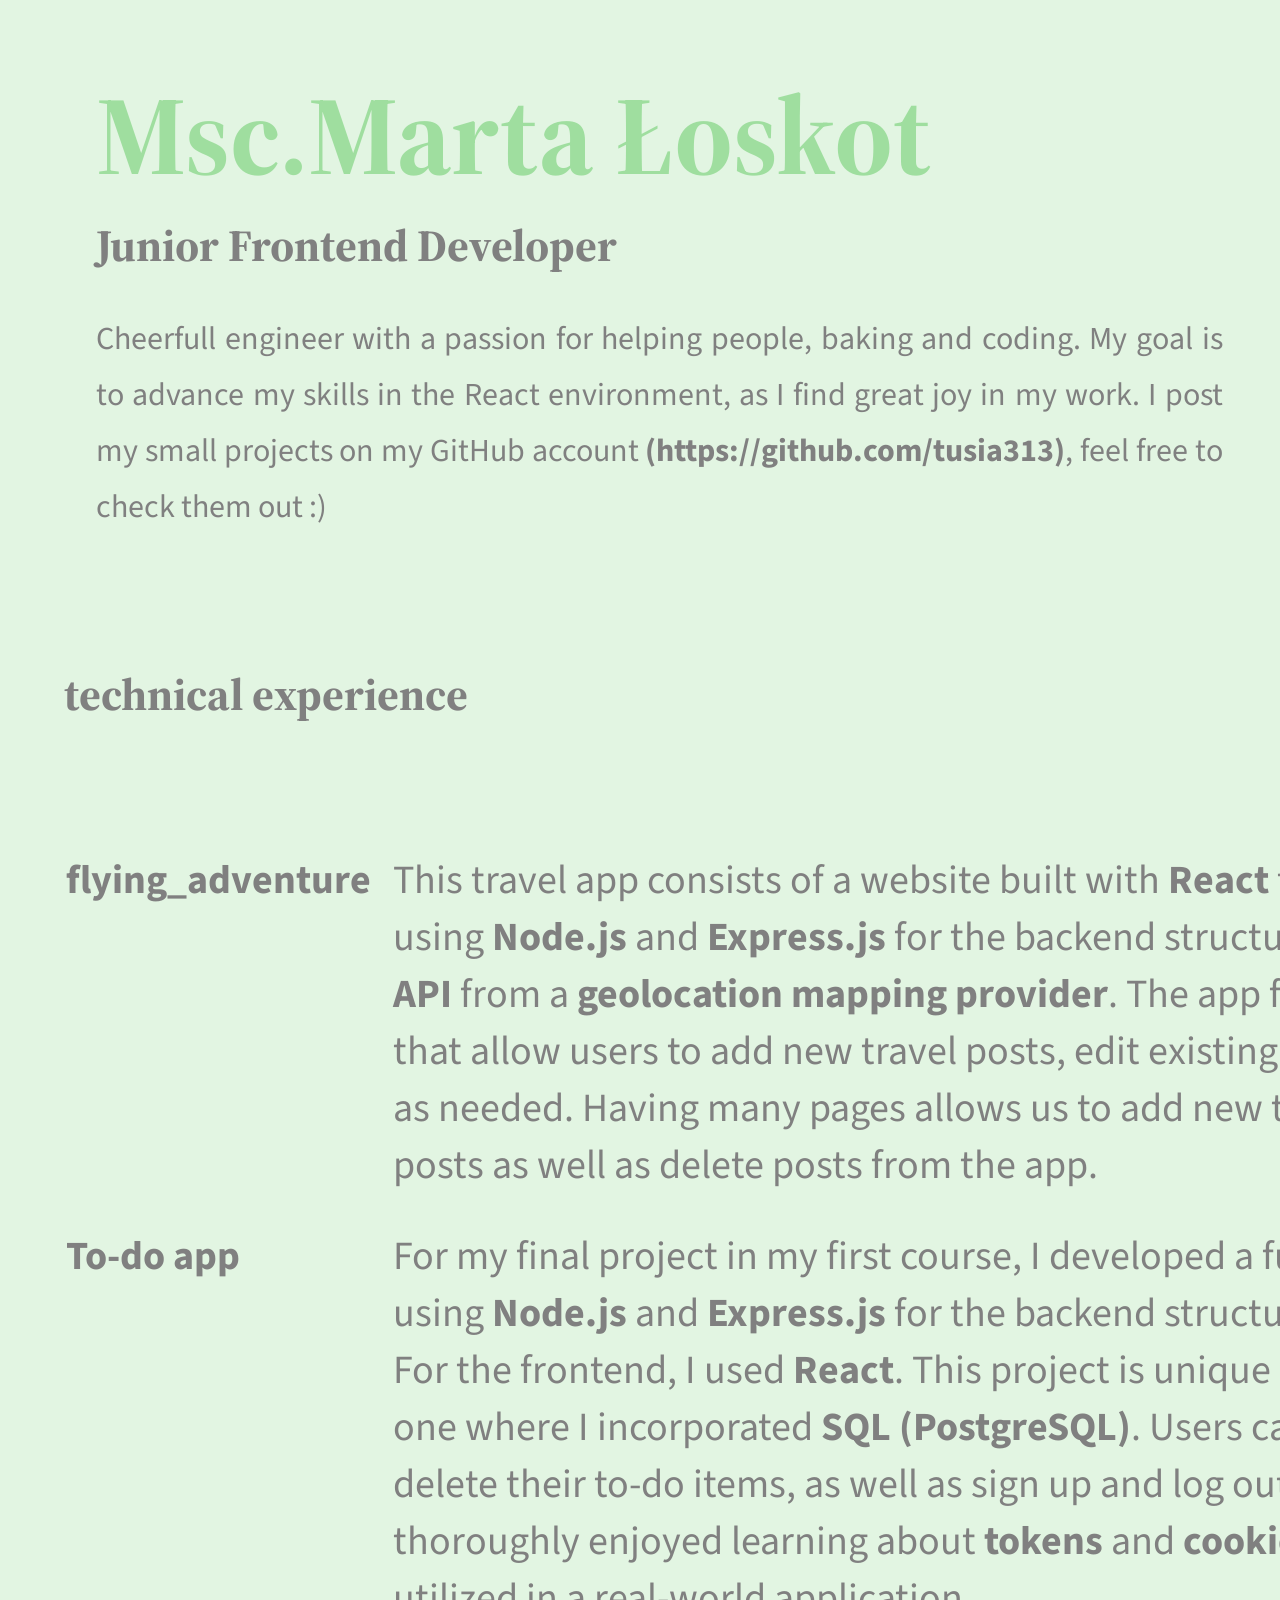
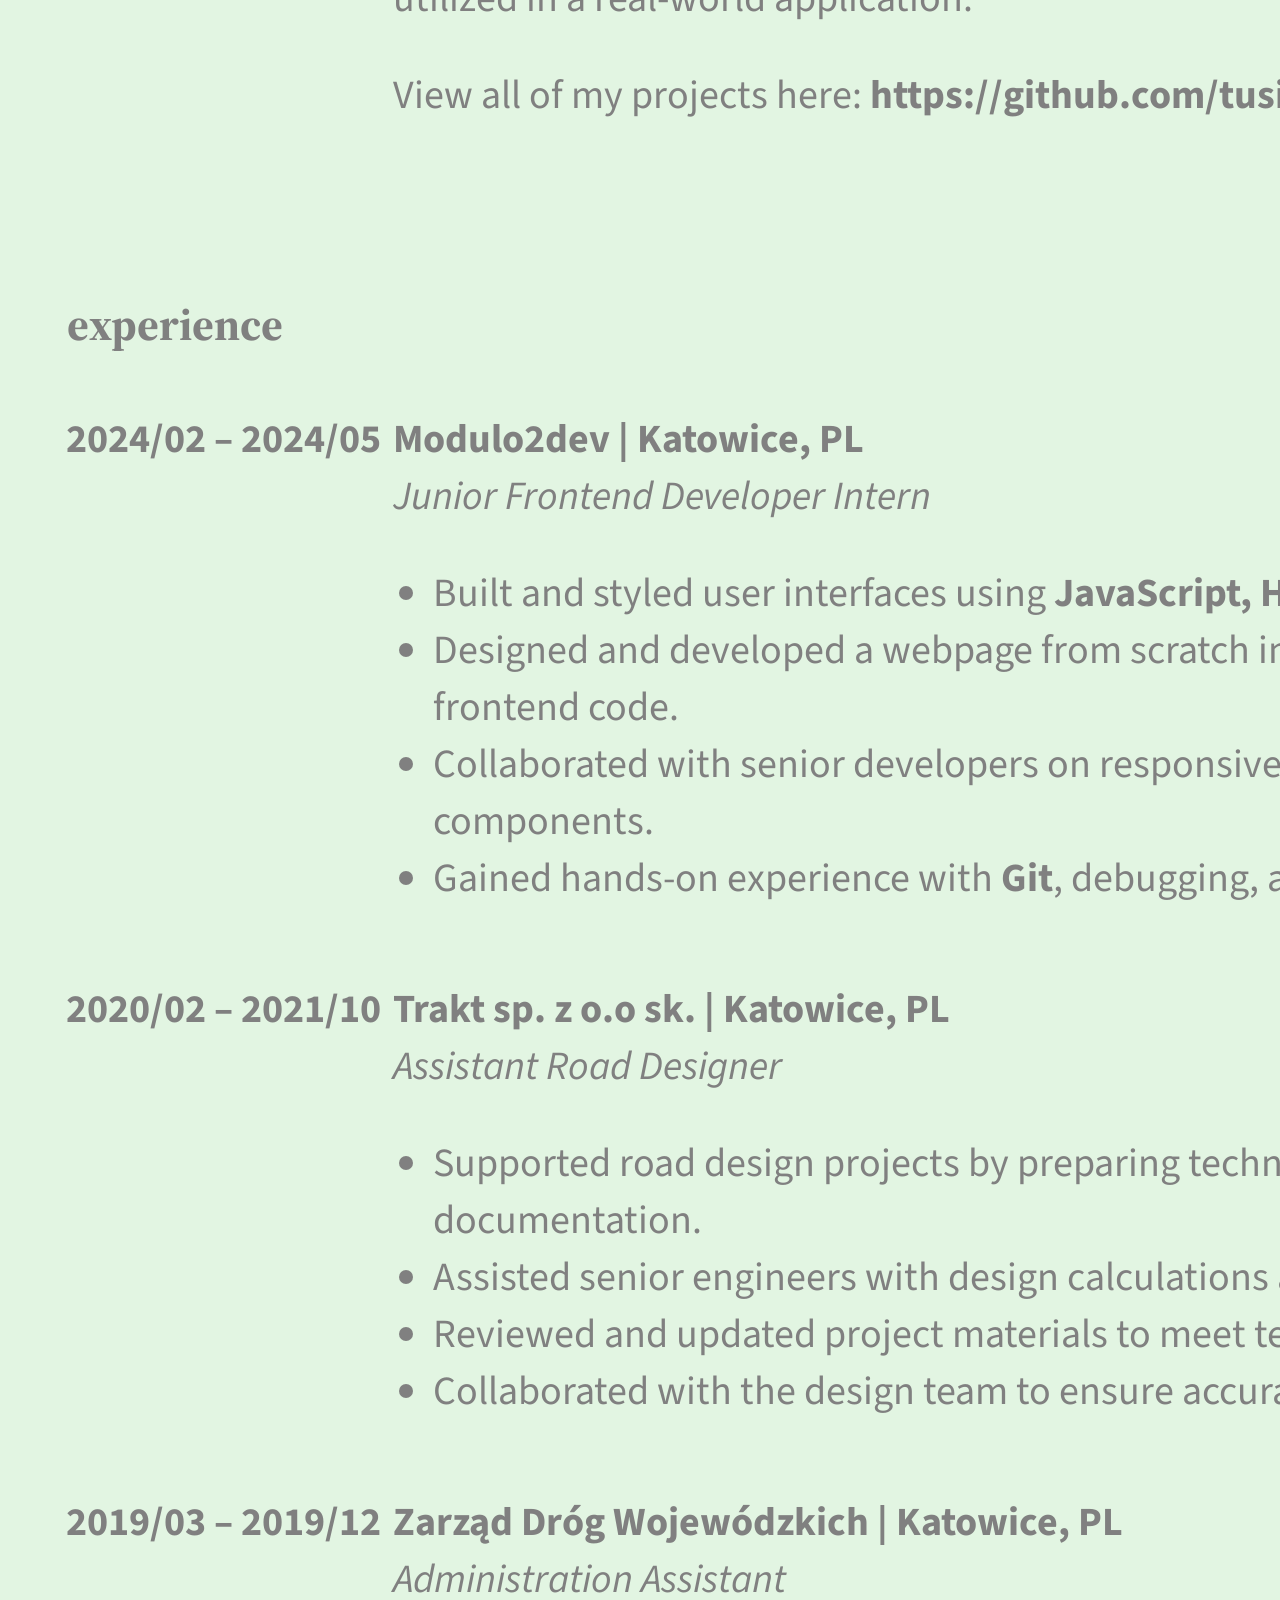
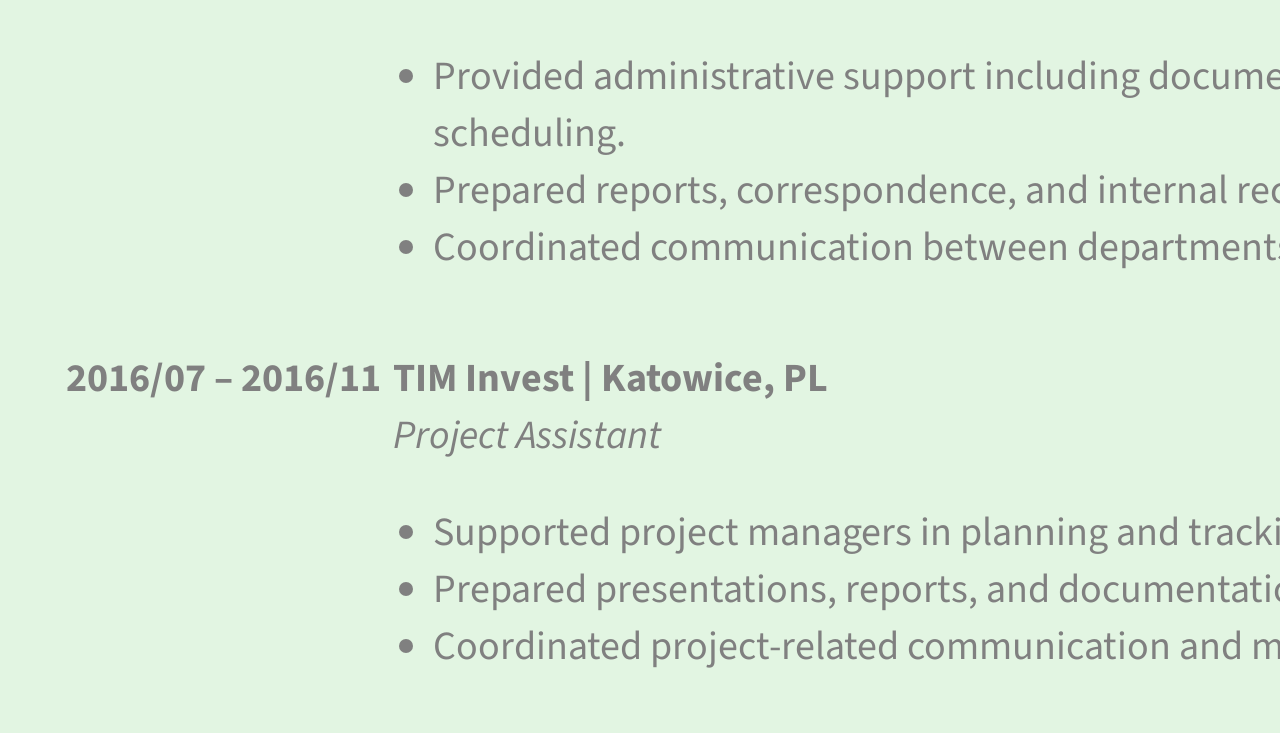
==== index.html @ 81fae5a5 "Add final touches" ====
<!DOCTYPE html>
<html lang="en">

<head>
    <meta charset="UTF-8" />
    <meta name="viewport" content="width=device-width, initial-scale=1.0" />
    <meta http-equiv="X-UA-Compatible" content="ie=edge" />
    <title>Marta Łoskot CV_EN</title>
    <link rel="stylesheet" href="css/style.css" />
</head>

<body>
    <main>
        <!-- <nav>
            <div class="info">Junior Front End Developer</div>
            <div class="info">
                <a href="mailto:loskotmarta@gmail.com">loskotmarta@gmail.com</a>
            </div>
            <div class="info">
                <a href="https://github.com/tusia313">GitHub &#128279</a>
            </div>
        </nav> -->


        <div id="section_container">
            <section class="left_site">
                <header>
                    <div class="description">
                        <h1>Msc.Marta Łoskot</h1>
                        <h2>Junior Frontend Developer</h2>
                        <p>
                            Cheerfull engineer with a passion for helping people, baking and coding. My goal is to
                            advance my skills in the React environment, as I find great joy in my work. I post my small
                            projects on my GitHub account
                            <b>(https://github.com/tusia313)</b>, feel free to check them out :)
                        </p>
                    </div>
                    <div class="profile">
                        <img src="img/profilowe_3.png" alt="Profile Photo" />
                    </div>
                </header>
                <table class="technical_experience">
                    <h2>technical experience</h2>
                    <tr>
                        <td class="date">flying_adventure</td>
                        <td>This travel app consists of a website built with <b>React</b> for the frontend, while using
                            <b>Node.js</b> and <b>Express.js</b> for the backend structure. It incorporates an
                            <b>API</b> from a <b>geolocation mapping provider</b>. The app features multiple pages that
                            allow users to add new travel posts, edit existing ones, and delete posts as needed. Having
                            many pages allows us to add new travel posts, edit existing posts as well as delete posts
                            from the app.
                        </td>
                    </tr>
                    <tr>
                        <td class="date">To-do app</td>
                        <td>For my final project in my first course, I developed a full-stack To-Do app using
                            <b>Node.js</b> and <b>Express.js</b> for the backend structure and <b>authorization</b>. For
                            the frontend, I used <b>React</b>. This project is unique because it’s the only one where I
                            incorporated <b>SQL (PostgreSQL)</b>. Users can create, edit, and delete their to-do items,
                            as well as sign up and log out of their accounts. I thoroughly enjoyed learning about
                            <b>tokens</b> and <b>cookies</b> and how they are utilized in a real-world application. <br />
                            <p>View all of my projects here: <b>https://github.com/tusia313</p>
                        </td>
                    </tr>

                </table>
                <table class="experience">
                    <th>
                        <h2>experience</h2>
                    </th>
                    <tr>
                        <td class="date">2024/02 – 2024/05</td>
                        <td>
                          <strong>Modulo2dev | Katowice, PL</strong><br />
                          <em>Junior Frontend Developer Intern</em><br />
                          <ul>
                            <li>Built and styled user interfaces using <strong>JavaScript, HTML, and SCSS</strong>.</li>
                            <li>Designed and developed a webpage from scratch in <strong>Figma</strong> and the frontend code.</li>
                            <li>Collaborated with senior developers on responsive layouts and reusable components.</li>
                            <li>Gained hands-on experience with <strong>Git</strong>, debugging, and agile workflows.</li>
                          </ul>
                        </td>
                      </tr>
                      
                      <tr>
                        <td class="date">2020/02 – 2021/10</td>
                        <td>
                          <strong>Trakt sp. z o.o sk. | Katowice, PL</strong><br />
                          <em>Assistant Road Designer</em><br />
                          <ul>
                            <li>Supported road design projects by preparing technical drawings and documentation.</li>
                            <li>Assisted senior engineers with design calculations and project planning.</li>
                            <li>Reviewed and updated project materials to meet technical requirements.</li>
                            <li>Collaborated with the design team to ensure accuracy and timely delivery.</li>
                          </ul>
                        </td>
                      </tr>
                      
                      <tr>
                        <td class="date">2019/03 – 2019/12</td>
                        <td>
                          <strong>Zarząd Dróg Wojewódzkich | Katowice, PL</strong><br />
                          <em>Administration Assistant</em><br />
                          <ul>
                            <li>Provided administrative support including document management and scheduling.</li>
                            <li>Prepared reports, correspondence, and internal records.</li>
                            <li>Coordinated communication between departments and external partners.</li>
                          </ul>
                        </td>
                      </tr>
                      
                      <tr>
                        <td class="date">2016/07 – 2016/11</td>
                        <td>
                          <strong>TIM Invest | Katowice, PL</strong><br />
                          <em>Project Assistant</em><br />
                          <ul>
                            <li>Supported project managers in planning and tracking project progress.</li>
                            <li>Prepared presentations, reports, and documentation for stakeholders.</li>
                            <li>Coordinated project-related communication and meeting logistics.</li>
                          </ul>
                        </td>
                      </tr>                      
                </table>
                <!-- <table>
                        <h2>other projects</h2>
                    <tr>
                        <td class="date">2016 - 2022</td>
                        <td>Volunteer at Community Center of St. Wojciech in Katowice and at Home and Peace Foundation
                            in Jerusalem, IL</td>
                    </tr>
                    <tr>
                        <td class="date">2016 - 2019</td>
                        <td>Monument conservation at student research club
                            "Szczeblina", Gliwice, PL</td>
                    </tr>
                    <tr>
                        <td class="date">summer 2018</td>
                        <td>Corporal/ Non – commissioned officer, National
                            Polish Army, Wrocław, PL</td>
                    </tr>
                </table> -->

            </section>

            <section class="right_site">
                <table>
                    <tr>
                        <td class="date">location</td>
                        <td>Katowice/Żywiec, Poland</td>
                    </tr>
                    <tr>
                        <td class="date">e-mail</td>
                        <td>loskotmarta@gmail.com</td>
                    </tr>
                    <tr>
                        <td class="date">phone</td>
                        <td>(+48) 503 933 861</td>
                    </tr>
                    <tr>
                        <td class="date">GitHub</td>
                        <td>https://github.com/tusia313</td>
                    </tr>
                </table>
                <section class="skills">
                    <h2>technical skills</h2>
                    <ul>
                        <!-- <li>English C1 (university certificate), Italian A2</li>
                        <li>Driving license cat.B</li></br> -->

                        <li><b>HTML5, CSS3 </b></li>
                        <li><b>JavaScript, Asynchronous JavaScript </b></li>
                        <li><b>HTTP Request Methodes</b></li>
                        <li><b>Node.js/Express.js</b></li>
                        <li><b>Databases</b></li>
                        <li><b>Advanced JavaScript</b></li>
                        <li><b> Classic React</b></li>
                        <li><b>Authentication and authorisation</b></li>
                        <li>Git, Figma</li>
                    </ul>
                    <p class="skills-header">In progress:</p>
                    <ul>
                        <li><b>TypeScript</b></li>
                    </ul>
                    <p class="skills-header">My planes:</p>
                    <ul>
                        <li>Modern JavaScript</li>
                        <li>React.gg</li>
                        <li>React w/ Typescript</li>
                        <li>React Router</li>
                    </ul>
                </section>
                <div class="education">
                    <h2>Education</h2>
                
                    <div>
                        <p><strong>2017 – 2018:</strong> Civil Engineering, Master (Erasmus; Writing master thesis there), University of Cassino and Southern Lazio, IT</p>
                    </div>
                
                    <div>
                        <p><strong>2017 – 2018:</strong> Civil Engineering, Master, Silesian University of Technology, Gliwice, PL</p>
                    </div>
                
                    <div>
                        <p><strong>2014 – 2017:</strong> Civil Engineering, Bachelor, Silesian University of Technology, Gliwice, PL</p>
                    </div>
                </div>
                
                <div class="education">
                    <h2>other projects</h2>
                
                    <div>
                        <p><strong>2016 – 2022:</strong> Volunteer at Community Center of St. Wojciech in Katowice and at Home and Peace Foundation in Jerusalem, IL</p>
                    </div>
                
                    <div>
                        <p><strong>2016 – 2019:</strong> Monument conservation at student research club "Szczeblina", Gliwice, PL</p>
                    </div>
                
                    <div>
                        <p><strong>Summer 2018:</strong> Corporal / Non-commissioned officer, National Polish Army, Wrocław, PL</p>
                    </div>
                </div>
                
                
                <aside class="confidentialy_clause">
                    <p><i>I agree to the processing of personal data provided in this
                            document for realising the recruitment process pursuant to the
                            Personal Data Protection Act of 10 May 2018 (Journal of Laws
                            2018, item 1000) and in agreement with Regulation (EU)
                            2016/679 of the European Parliament and of the Council of 27
                            April 2016 on the protection of natural persons with regard to
                            the processing of personal data and on the free movement of
                            such data, and repealing Directive 95/46/EC (General Data
                            Protection Regulation).</i>
                    </p>
                </aside>
                <!-- <section class="hobbies">
                    <h2>hobbies</h2>
                    <ul>Gymnastic and team sports, books
                        but most of all: <strong>baking</strong>
                        and cooking.</ul>
                </section> -->
            </section>
        </div>
    </main>

</body>

</html>
---- css/style.css ----
@import url('https://fonts.googleapis.com/css2?family=Source+Sans+3:wght@300;400;600&family=Source+Serif+4:wght@300;400;600;700&display=swap');
/* font-family: 'Source Sans 3', sans-serif; */
/* font-family: 'Source Serif 4', serif; */

body {
    padding: 0;
    margin: 0;
    background-color: rgba(159, 222, 159, 0.3);
    color: gray;
    font-family: 'Source Sans 3', sans-serif;
    font-size: 2.5rem;
}

h2 {
    font-family: 'Source Serif 4', serif;
    color: gray;
    font-size: 2.8rem;
}

main {
    height: 3008px;
    width: 2480px;
    display: flex;
    flex-direction: column;
    align-items: center;
    justify-content: space-between;
    margin: auto;
}

#section_container {
    width: 100%;
    display: flex;
    justify-content: space-between;
    align-items: top;
}

header {
    /* width: 95%; */
    display: flex;
    justify-content: space-evenly;
    align-items: center;
    padding: 2rem 0rem;
}

header .description {
    width: 98%;
    line-height: 1.4em;
    text-align: justify;
    padding: 0rem 4rem 0rem 2rem;
}

header .description h1 {
    font-family: 'Source Serif 4', serif;
    font-size: 2.8em;
    color: rgba(159, 222, 159, 1);
    line-height: 0.8em;
    margin: auto 0;
}

header .description p {
    font-size: 0.8em;
}

header .profile {
    width: 36rem;
    z-index: 2;
}

header .profile img {
    width: 120%;
    border-radius: 18rem;
}

section.left_site {
    width: 68%;
    padding: 2rem 4rem 0rem 4rem;
}

section.left_site .GitHub {
    font-weight: bold;
    text-decoration: none;
    color: inherit;
}

section.left_site table {
    width: 100%;
    table-layout: auto;
}

section.left_site table td {
    vertical-align: top;
    padding: 1rem 0rem;
}
section.left_site .experience ul {
    list-style-type: disc;
}

section.left_site .technical_experience {
    vertical-align: top;
    padding: 4.5rem 0rem;
}

table th h2 {
    width: 50%;
}

table .date {
    width: 20%;
    font-weight: bold;
}

section.right_site {
    width: 30%;
    display: flex;
    flex-direction: column;
    align-items: center;
    justify-content: top;
    font-size: 0.9em;
    padding-top: 4rem;
    background-color: whitesmoke;
    margin: 0;
}

section.right_site table {
    text-align: right;
    width: 90%;
    table-layout: auto;
}

section.right_site table td {
    vertical-align: top;
    padding: 0.5rem 2rem 0.5rem 3rem;
}

section.right_site .skills h2 {
    padding-top: 7rem;
}

section.right_site .skills-header {
    font-size: 0.9em;
}

section.right_site .education {
    width: 90%;
}

section.right_site .education h4 {
    margin: 0;
}

ul {
    list-style-type: none;
}

aside.confidentialy_clause {
    width: 92%;
    padding-top: 8rem;
    font-size: 1em;
    text-align: justify;

}
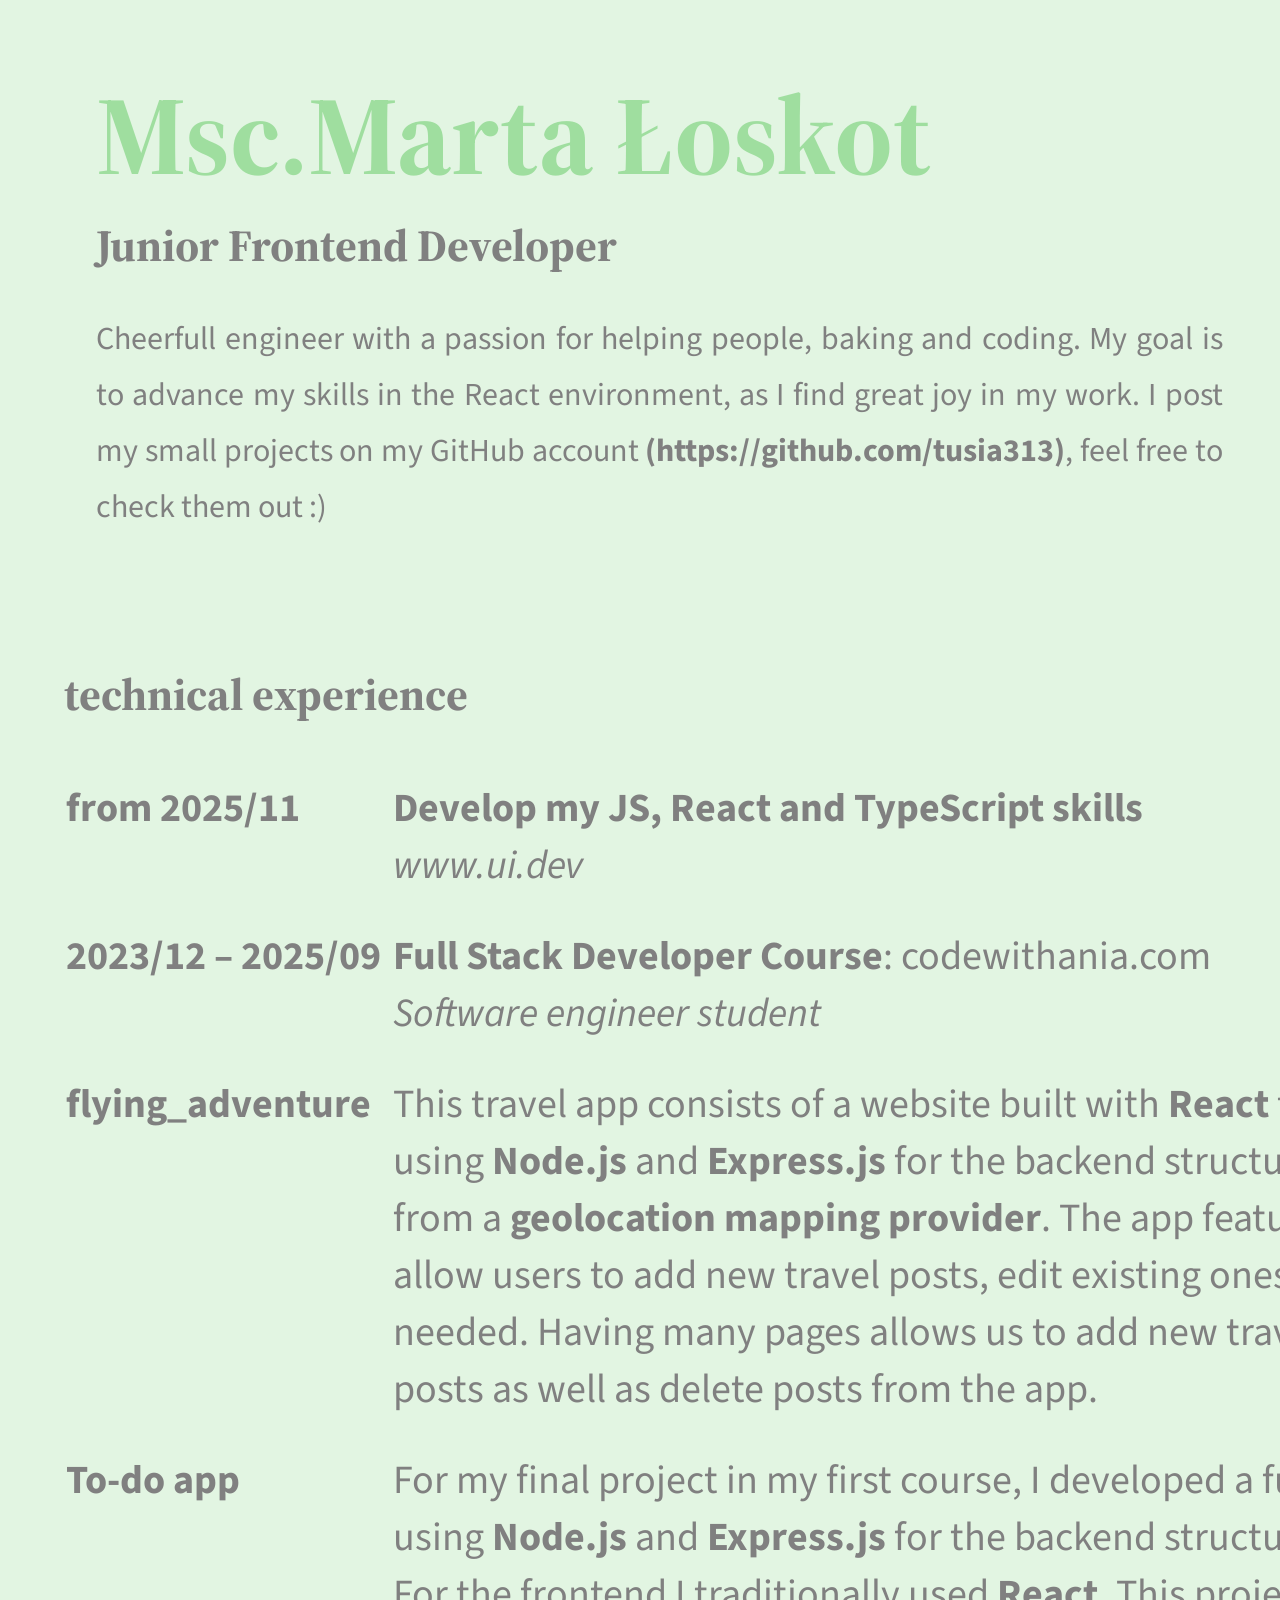
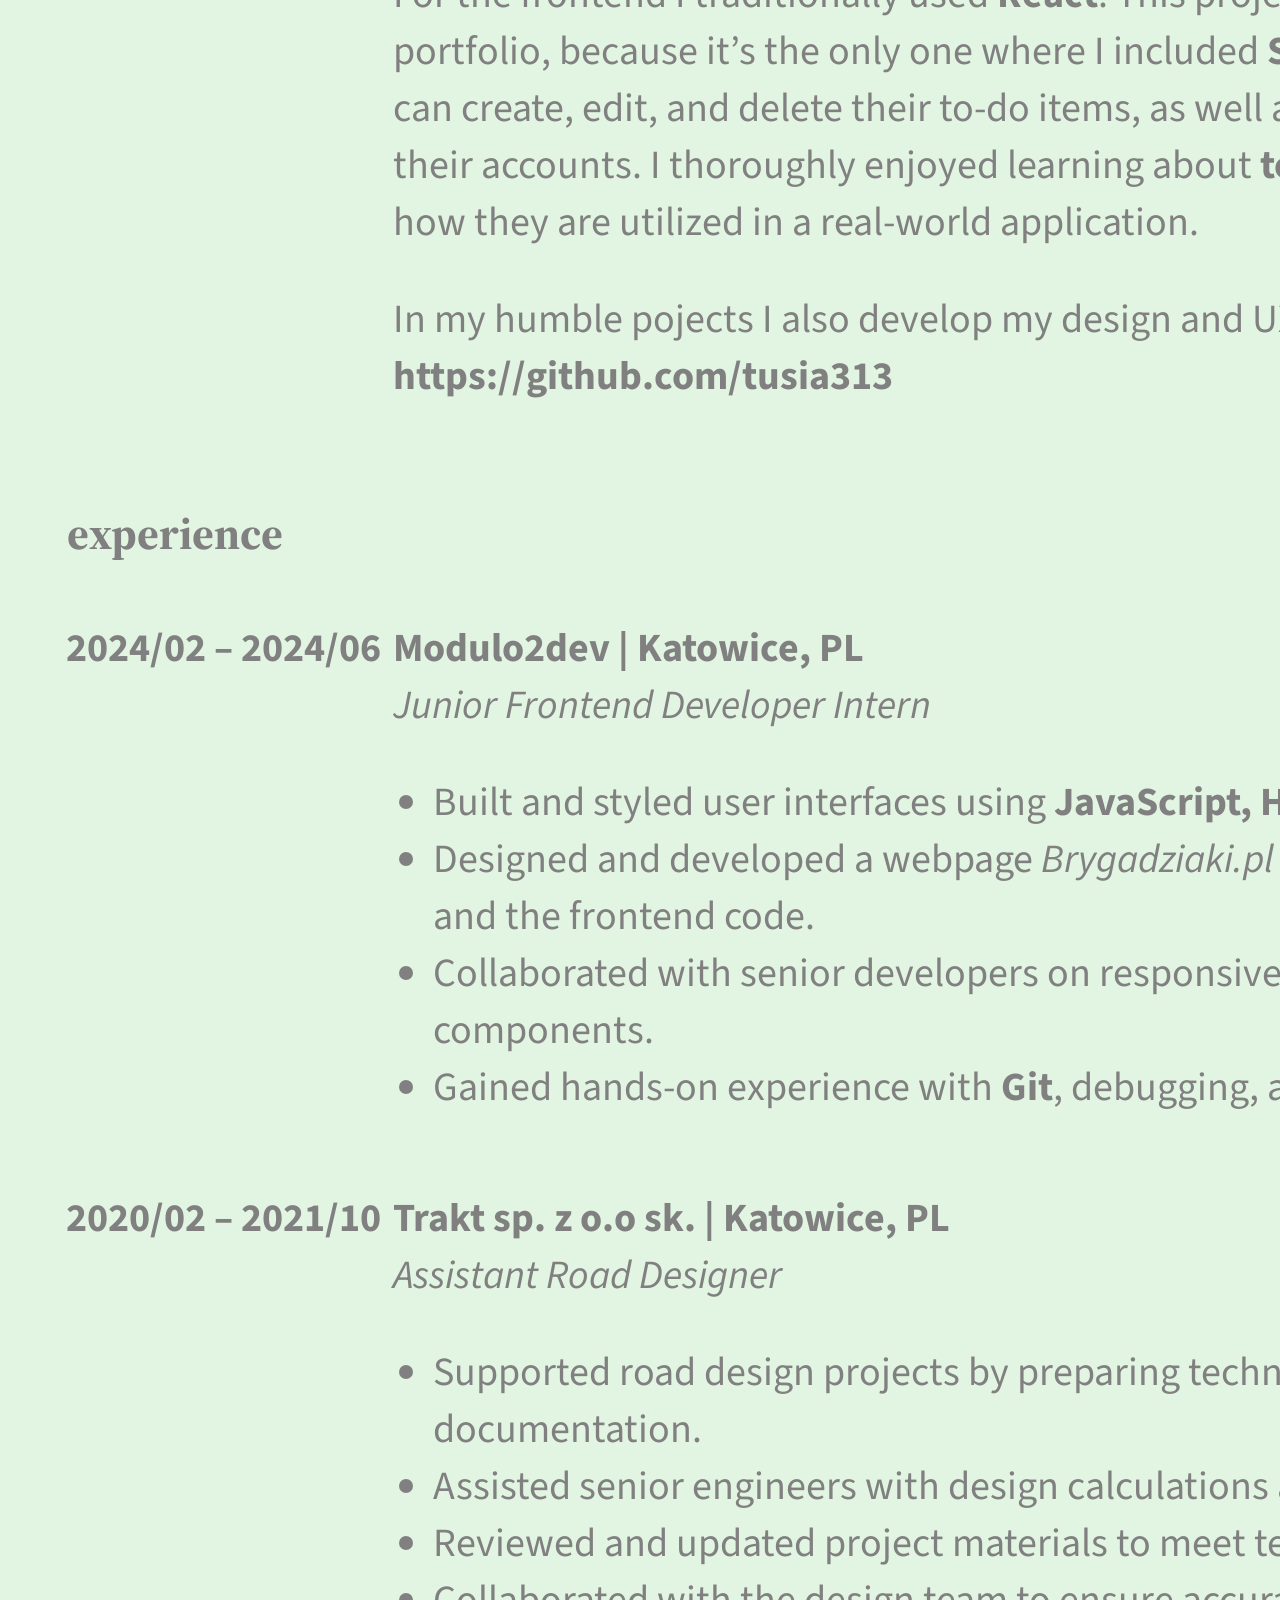
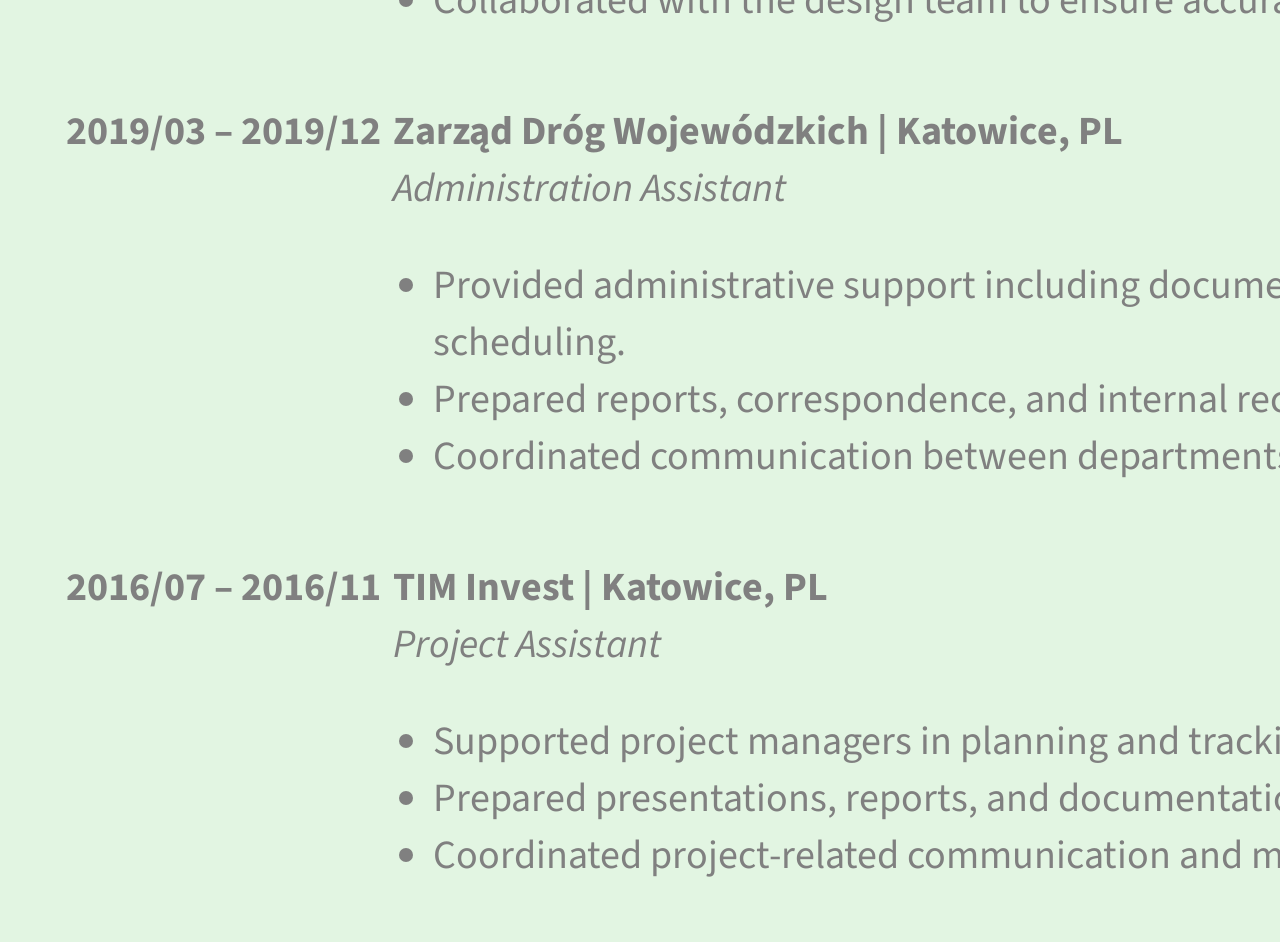
==== commit a1b71e8a: "Add new screen shot" ====
--- a/index.html
+++ b/index.html
@@ -41,10 +41,22 @@
                 </header>
                 <table class="technical_experience">
                     <h2>technical experience</h2>
+                    <tr> <td class="date">from 2025/11</td>
+                        <td>
+                            <strong>Develop my JS, React and TypeScript skills</strong> <br />
+                            <em>www.ui.dev</em><br />
+                        </td>
+                    </tr>
+                    <tr> <td class="date">2023/12 – 2025/09</td>
+                        <td>
+                            <strong>Full Stack Developer Course</strong>: codewithania.com <br />
+                            <em>Software engineer student</em><br />
+                        </td>
+                    </tr>
                     <tr>
                         <td class="date">flying_adventure</td>
                         <td>This travel app consists of a website built with <b>React</b> for the frontend, while using
-                            <b>Node.js</b> and <b>Express.js</b> for the backend structure. It incorporates an
+                            <b>Node.js</b> and <b>Express.js</b> for the backend structure. It combines an
                             <b>API</b> from a <b>geolocation mapping provider</b>. The app features multiple pages that
                             allow users to add new travel posts, edit existing ones, and delete posts as needed. Having
                             many pages allows us to add new travel posts, edit existing posts as well as delete posts
@@ -55,11 +67,14 @@
                         <td class="date">To-do app</td>
                         <td>For my final project in my first course, I developed a full-stack To-Do app using
                             <b>Node.js</b> and <b>Express.js</b> for the backend structure and <b>authorization</b>. For
-                            the frontend, I used <b>React</b>. This project is unique because it’s the only one where I
-                            incorporated <b>SQL (PostgreSQL)</b>. Users can create, edit, and delete their to-do items,
+                            the frontend I traditionally used <b>React</b>. This project is quite unique in my portfolio, because it’s the only one where I
+                            included <b>SQL (PostgreSQL)</b>. Users can create, edit, and delete their to-do items,
                             as well as sign up and log out of their accounts. I thoroughly enjoyed learning about
-                            <b>tokens</b> and <b>cookies</b> and how they are utilized in a real-world application. <br />
-                            <p>View all of my projects here: <b>https://github.com/tusia313</p>
+                            <b>tokens</b> and <b>cookies</b> and how they are utilized in a real-world application.
+                            <br />
+                            <p>In my humble pojects I also develop my design and UX skills. View all here:
+                                <b>https://github.com/tusia313
+                            </p>
                         </td>
                     </tr>
 
@@ -69,58 +84,63 @@
                         <h2>experience</h2>
                     </th>
                     <tr>
-                        <td class="date">2024/02 – 2024/05</td>
-                        <td>
-                          <strong>Modulo2dev | Katowice, PL</strong><br />
-                          <em>Junior Frontend Developer Intern</em><br />
-                          <ul>
-                            <li>Built and styled user interfaces using <strong>JavaScript, HTML, and SCSS</strong>.</li>
-                            <li>Designed and developed a webpage from scratch in <strong>Figma</strong> and the frontend code.</li>
-                            <li>Collaborated with senior developers on responsive layouts and reusable components.</li>
-                            <li>Gained hands-on experience with <strong>Git</strong>, debugging, and agile workflows.</li>
-                          </ul>
-                        </td>
-                      </tr>
-                      
-                      <tr>
+                        <td class="date">2024/02 – 2024/06</td>
+                        <td>
+                            <strong>Modulo2dev | Katowice, PL</strong><br />
+                            <em>Junior Frontend Developer Intern</em><br />
+                            <ul>
+                                <li>Built and styled user interfaces using <strong>JavaScript, HTML, and SCSS</strong>.
+                                </li>
+                                <li>Designed and developed a webpage <em>Brygadziaki.pl</em> from scratch in <strong>Figma</strong> and the
+                                    frontend code.</li>
+                                <li>Collaborated with senior developers on responsive layouts and reusable components.
+                                </li>
+                                <li>Gained hands-on experience with <strong>Git</strong>, debugging, and agile
+                                    workflows.</li>
+                            </ul>
+                        </td>
+                    </tr>
+
+                    <tr>
                         <td class="date">2020/02 – 2021/10</td>
                         <td>
-                          <strong>Trakt sp. z o.o sk. | Katowice, PL</strong><br />
-                          <em>Assistant Road Designer</em><br />
-                          <ul>
-                            <li>Supported road design projects by preparing technical drawings and documentation.</li>
-                            <li>Assisted senior engineers with design calculations and project planning.</li>
-                            <li>Reviewed and updated project materials to meet technical requirements.</li>
-                            <li>Collaborated with the design team to ensure accuracy and timely delivery.</li>
-                          </ul>
-                        </td>
-                      </tr>
-                      
-                      <tr>
+                            <strong>Trakt sp. z o.o sk. | Katowice, PL</strong><br />
+                            <em>Assistant Road Designer</em><br />
+                            <ul>
+                                <li>Supported road design projects by preparing technical drawings and documentation.
+                                </li>
+                                <li>Assisted senior engineers with design calculations and project planning.</li>
+                                <li>Reviewed and updated project materials to meet technical requirements.</li>
+                                <li>Collaborated with the design team to ensure accuracy and timely delivery.</li>
+                            </ul>
+                        </td>
+                    </tr>
+
+                    <tr>
                         <td class="date">2019/03 – 2019/12</td>
                         <td>
-                          <strong>Zarząd Dróg Wojewódzkich | Katowice, PL</strong><br />
-                          <em>Administration Assistant</em><br />
-                          <ul>
-                            <li>Provided administrative support including document management and scheduling.</li>
-                            <li>Prepared reports, correspondence, and internal records.</li>
-                            <li>Coordinated communication between departments and external partners.</li>
-                          </ul>
-                        </td>
-                      </tr>
-                      
-                      <tr>
+                            <strong>Zarząd Dróg Wojewódzkich | Katowice, PL</strong><br />
+                            <em>Administration Assistant</em><br />
+                            <ul>
+                                <li>Provided administrative support including document management and scheduling.</li>
+                                <li>Prepared reports, correspondence, and internal records.</li>
+                                <li>Coordinated communication between departments and external partners.</li>
+                            </ul>
+                        </td>
+                    </tr>
+
+                    <tr>
                         <td class="date">2016/07 – 2016/11</td>
                         <td>
-                          <strong>TIM Invest | Katowice, PL</strong><br />
-                          <em>Project Assistant</em><br />
-                          <ul>
-                            <li>Supported project managers in planning and tracking project progress.</li>
-                            <li>Prepared presentations, reports, and documentation for stakeholders.</li>
-                            <li>Coordinated project-related communication and meeting logistics.</li>
-                          </ul>
-                        </td>
-                      </tr>                      
+                            <strong>TIM Invest | Katowice, PL</strong><br />
+                            <em>Project Assistant</em><br />
+                            <ul>
+                                <li>Supported project managers in planning and tracking project progress.</li>
+                                <li>Prepared presentations, reports, and documentation for stakeholders.</li>
+                                <li>Coordinated project-related communication and meeting logistics.</li>
+                            </ul>
+                        </td>
+                    </tr>
                 </table>
                 <!-- <table>
                         <h2>other projects</h2>
@@ -192,37 +212,43 @@
                 </section>
                 <div class="education">
                     <h2>Education</h2>
-                
-                    <div>
-                        <p><strong>2017 – 2018:</strong> Civil Engineering, Master (Erasmus; Writing master thesis there), University of Cassino and Southern Lazio, IT</p>
-                    </div>
-                
-                    <div>
-                        <p><strong>2017 – 2018:</strong> Civil Engineering, Master, Silesian University of Technology, Gliwice, PL</p>
-                    </div>
-                
-                    <div>
-                        <p><strong>2014 – 2017:</strong> Civil Engineering, Bachelor, Silesian University of Technology, Gliwice, PL</p>
+
+                    <div>
+                        <p><strong>2017 – 2018:</strong> Civil Engineering, Master (Erasmus; Writing master thesis
+                            there), University of Cassino and Southern Lazio, IT</p>
+                    </div>
+
+                    <div>
+                        <p><strong>2017 – 2018:</strong> Civil Engineering, Master, Silesian University of Technology,
+                            Gliwice, PL</p>
+                    </div>
+
+                    <div>
+                        <p><strong>2014 – 2017:</strong> Civil Engineering, Bachelor, Silesian University of Technology,
+                            Gliwice, PL</p>
                     </div>
                 </div>
-                
+
                 <div class="education">
                     <h2>other projects</h2>
-                
-                    <div>
-                        <p><strong>2016 – 2022:</strong> Volunteer at Community Center of St. Wojciech in Katowice and at Home and Peace Foundation in Jerusalem, IL</p>
-                    </div>
-                
-                    <div>
-                        <p><strong>2016 – 2019:</strong> Monument conservation at student research club "Szczeblina", Gliwice, PL</p>
-                    </div>
-                
-                    <div>
-                        <p><strong>Summer 2018:</strong> Corporal / Non-commissioned officer, National Polish Army, Wrocław, PL</p>
+
+                    <div>
+                        <p><strong>2016 – 2022:</strong> Volunteer at Community Center of St. Wojciech in Katowice and
+                            at Home and Peace Foundation in Jerusalem, IL</p>
+                    </div>
+
+                    <div>
+                        <p><strong>2016 – 2019:</strong> Monument conservation at student research club "Szczeblina",
+                            Gliwice, PL</p>
+                    </div>
+
+                    <div>
+                        <p><strong>Summer 2018:</strong> Corporal / Non-commissioned officer, National Polish Army,
+                            Wrocław, PL</p>
                     </div>
                 </div>
-                
-                
+
+
                 <aside class="confidentialy_clause">
                     <p><i>I agree to the processing of personal data provided in this
                             document for realising the recruitment process pursuant to the
--- a/css/style.css
+++ b/css/style.css
@@ -97,7 +97,7 @@
 
 section.left_site .technical_experience {
     vertical-align: top;
-    padding: 4.5rem 0rem;
+    /* padding: 4.5rem 0rem; */
 }
 
 table th h2 {
@@ -114,11 +114,11 @@
     display: flex;
     flex-direction: column;
     align-items: center;
-    justify-content: top;
+    justify-content: space-between;
     font-size: 0.9em;
-    padding-top: 4rem;
     background-color: whitesmoke;
     margin: 0;
+    padding: 4rem 0rem 2rem 0rem;
 }
 
 section.right_site table {
@@ -130,10 +130,6 @@
 section.right_site table td {
     vertical-align: top;
     padding: 0.5rem 2rem 0.5rem 3rem;
-}
-
-section.right_site .skills h2 {
-    padding-top: 7rem;
 }
 
 section.right_site .skills-header {
@@ -154,8 +150,7 @@
 
 aside.confidentialy_clause {
     width: 92%;
-    padding-top: 8rem;
-    font-size: 1em;
+    font-size: 0.8em;
     text-align: justify;
 
 }
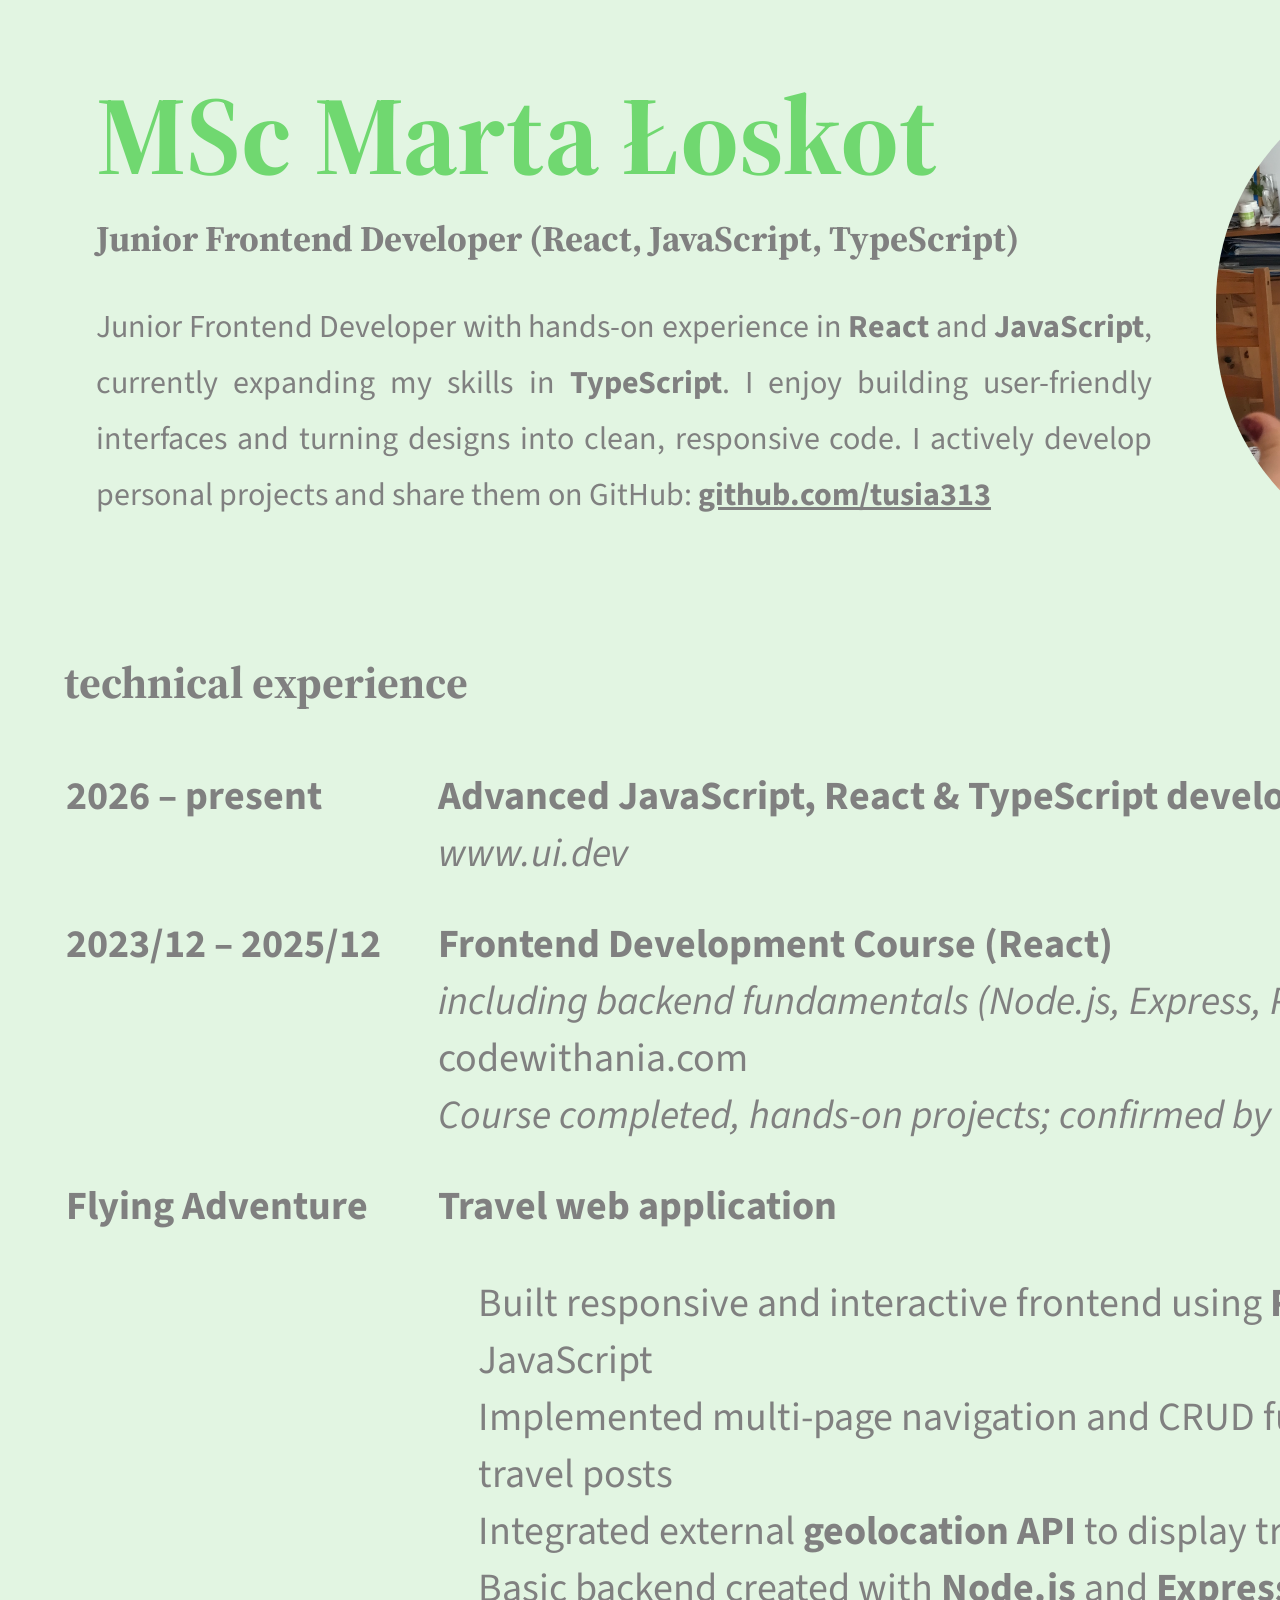
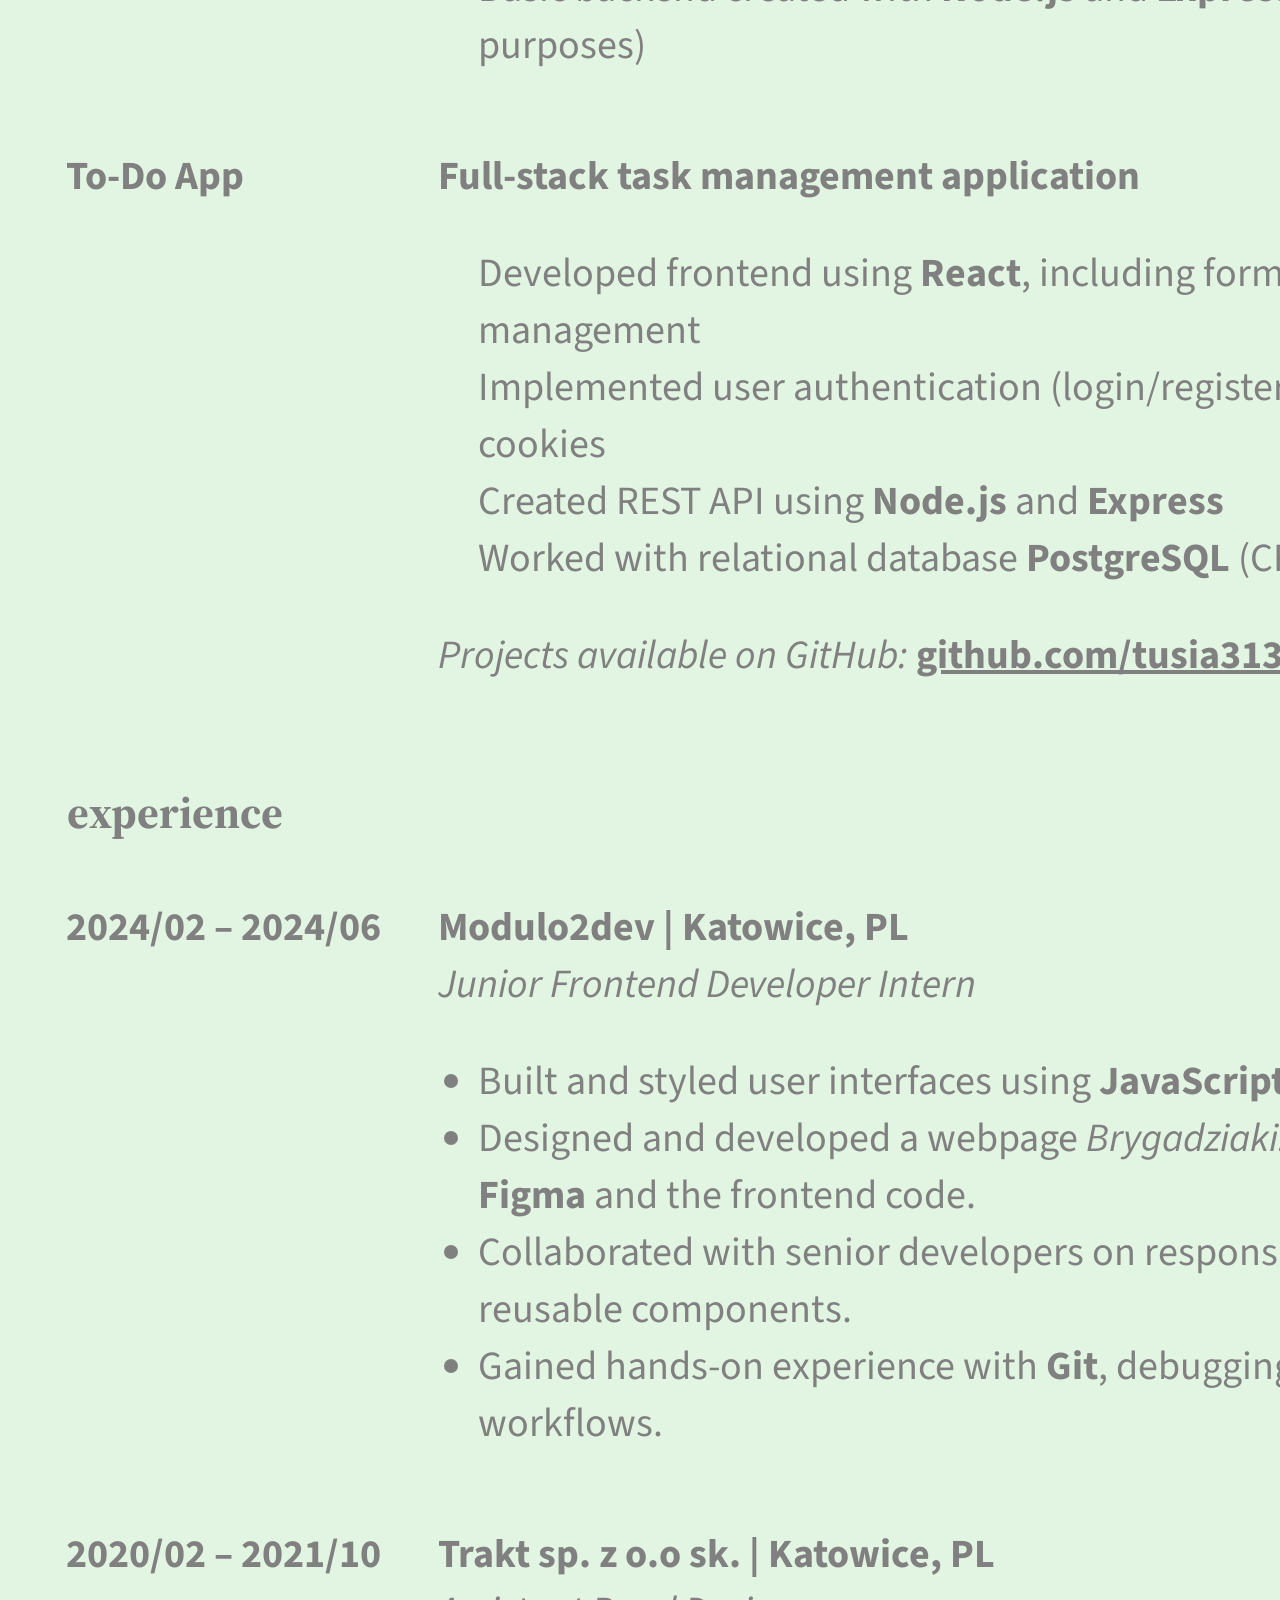
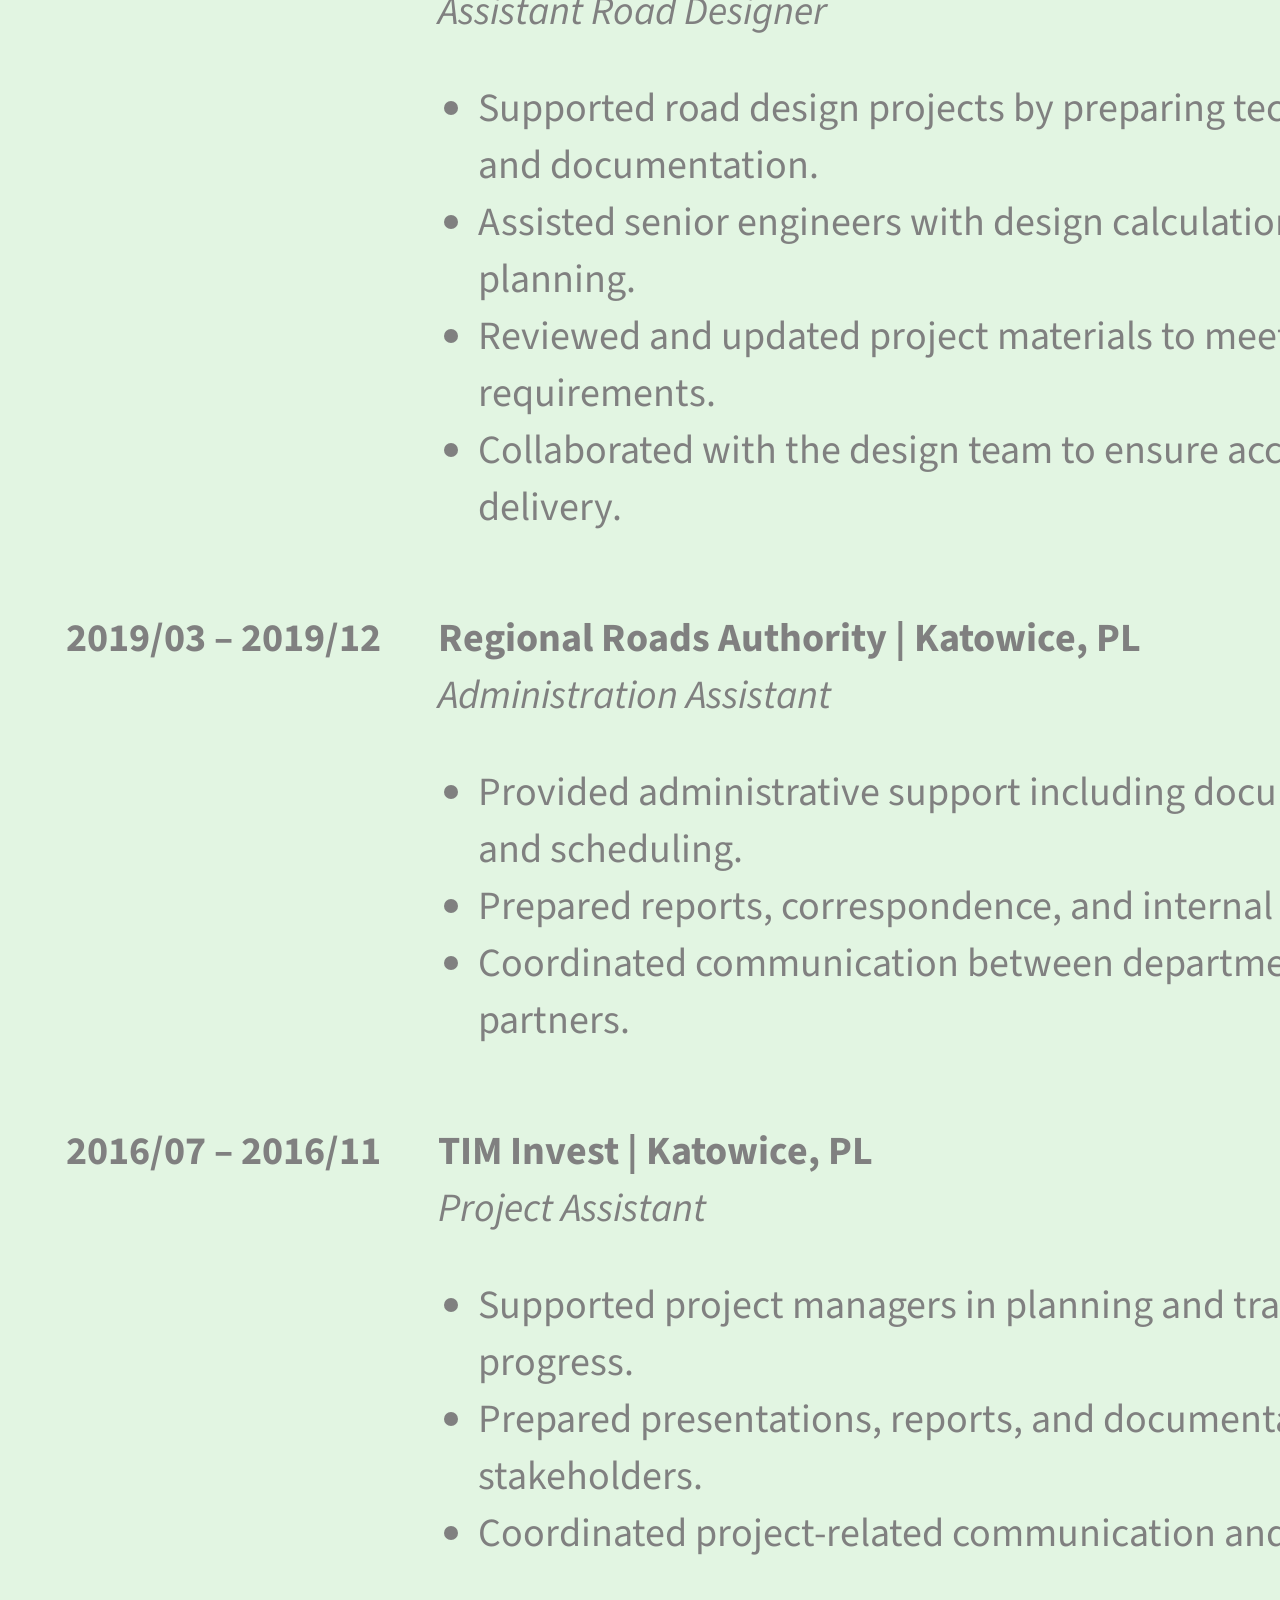
==== commit 5fa81128: "Final touches" ====
--- a/index.html
+++ b/index.html
@@ -20,20 +20,27 @@
                 <a href="https://github.com/tusia313">GitHub &#128279</a>
             </div>
         </nav> -->
-
-
         <div id="section_container">
             <section class="left_site">
                 <header>
                     <div class="description">
-                        <h1>Msc.Marta Łoskot</h1>
-                        <h2>Junior Frontend Developer</h2>
+                        <h1>MSc Marta Łoskot</h1>
+                        <h2>Junior Frontend Developer (React, JavaScript, TypeScript)</h2>
                         <p>
+                            Junior Frontend Developer with hands-on experience in <strong>React</strong> and
+                            <strong>JavaScript</strong>,
+                            currently expanding my skills in <strong>TypeScript</strong>.
+                            I enjoy building user-friendly interfaces and turning designs into clean, responsive code.
+                            I actively develop personal projects and share them on GitHub:
+                            <b><a href="https://github.com/tusia313">github.com/tusia313</a></b>
+                        </p>
+
+                        <!-- <p>
                             Cheerfull engineer with a passion for helping people, baking and coding. My goal is to
                             advance my skills in the React environment, as I find great joy in my work. I post my small
                             projects on my GitHub account
                             <b>(https://github.com/tusia313)</b>, feel free to check them out :)
-                        </p>
+                        </p> -->
                     </div>
                     <div class="profile">
                         <img src="img/profilowe_3.png" alt="Profile Photo" />
@@ -41,43 +48,56 @@
                 </header>
                 <table class="technical_experience">
                     <h2>technical experience</h2>
-                    <tr> <td class="date">from 2025/11</td>
-                        <td>
-                            <strong>Develop my JS, React and TypeScript skills</strong> <br />
+                    <tr>
+                        <td class="date">2026 – present</td>
+                        <td>
+                            <strong>Advanced JavaScript, React & TypeScript development</strong>
+                            <br />
                             <em>www.ui.dev</em><br />
                         </td>
                     </tr>
-                    <tr> <td class="date">2023/12 – 2025/09</td>
-                        <td>
-                            <strong>Full Stack Developer Course</strong>: codewithania.com <br />
-                            <em>Software engineer student</em><br />
-                        </td>
-                    </tr>
-                    <tr>
-                        <td class="date">flying_adventure</td>
-                        <td>This travel app consists of a website built with <b>React</b> for the frontend, while using
-                            <b>Node.js</b> and <b>Express.js</b> for the backend structure. It combines an
-                            <b>API</b> from a <b>geolocation mapping provider</b>. The app features multiple pages that
-                            allow users to add new travel posts, edit existing ones, and delete posts as needed. Having
-                            many pages allows us to add new travel posts, edit existing posts as well as delete posts
-                            from the app.
-                        </td>
-                    </tr>
-                    <tr>
-                        <td class="date">To-do app</td>
-                        <td>For my final project in my first course, I developed a full-stack To-Do app using
-                            <b>Node.js</b> and <b>Express.js</b> for the backend structure and <b>authorization</b>. For
-                            the frontend I traditionally used <b>React</b>. This project is quite unique in my portfolio, because it’s the only one where I
-                            included <b>SQL (PostgreSQL)</b>. Users can create, edit, and delete their to-do items,
-                            as well as sign up and log out of their accounts. I thoroughly enjoyed learning about
-                            <b>tokens</b> and <b>cookies</b> and how they are utilized in a real-world application.
+                    <tr>
+                        <td class="date">2023/12 – 2025/12</td>
+                        <td>
+                            <strong>Frontend Development Course (React)</strong><br />
+                            <em>including backend fundamentals (Node.js, Express, PostgreSQL)</em>, codewithania.com
                             <br />
-                            <p>In my humble pojects I also develop my design and UX skills. View all here:
-                                <b>https://github.com/tusia313
+                            <em>Course completed, hands-on projects; confirmed by certificate</em>
+                        </td>
+                    </tr>
+                    <tr>
+                        <td class="date">Flying Adventure</td>
+                        <td>
+                            <strong>Travel web application</strong>
+                            <ul>
+                                <li>Built responsive and interactive frontend using <strong>React</strong> and modern
+                                    JavaScript</li>
+                                <li>Implemented multi-page navigation and CRUD functionality for travel posts</li>
+                                <li>Integrated external <strong>geolocation API</strong> to display travel destinations
+                                </li>
+                                <li>Basic backend created with <strong>Node.js</strong> and <strong>Express</strong>
+                                    (for learning purposes)</li>
+                            </ul>
+                        </td>
+                    </tr>
+                    <tr>
+                        <td class="date">To-Do App</td>
+                        <td>
+                            <strong>Full-stack task management application</strong>
+                            <ul>
+                                <li>Developed frontend using <strong>React</strong>, including forms and state
+                                    management</li>
+                                <li>Implemented user authentication (login/register) with tokens and cookies</li>
+                                <li>Created REST API using <strong>Node.js</strong> and <strong>Express</strong></li>
+                                <li>Worked with relational database <strong>PostgreSQL</strong> (CRUD operations)</li>
+                            </ul>
+                            <p>
+                                <em>Projects available on GitHub:</em>
+                                <strong><a href="https://github.com/tusia313">github.com/tusia313</a>
+</strong>
                             </p>
                         </td>
                     </tr>
-
                 </table>
                 <table class="experience">
                     <th>
@@ -91,8 +111,10 @@
                             <ul>
                                 <li>Built and styled user interfaces using <strong>JavaScript, HTML, and SCSS</strong>.
                                 </li>
-                                <li>Designed and developed a webpage <em>Brygadziaki.pl</em> from scratch in <strong>Figma</strong> and the
-                                    frontend code.</li>
+                                <li>Designed and developed a webpage <em>Brygadziaki.pl</em> from scratch in
+                                    <strong>Figma</strong> and the
+                                    frontend code.
+                                </li>
                                 <li>Collaborated with senior developers on responsive layouts and reusable components.
                                 </li>
                                 <li>Gained hands-on experience with <strong>Git</strong>, debugging, and agile
@@ -119,7 +141,7 @@
                     <tr>
                         <td class="date">2019/03 – 2019/12</td>
                         <td>
-                            <strong>Zarząd Dróg Wojewódzkich | Katowice, PL</strong><br />
+                            <strong> Regional Roads Authority | Katowice, PL</strong><br />
                             <em>Administration Assistant</em><br />
                             <ul>
                                 <li>Provided administrative support including document management and scheduling.</li>
@@ -184,32 +206,35 @@
                 </table>
                 <section class="skills">
                     <h2>technical skills</h2>
-                    <ul>
-                        <!-- <li>English C1 (university certificate), Italian A2</li>
-                        <li>Driving license cat.B</li></br> -->
-
-                        <li><b>HTML5, CSS3 </b></li>
-                        <li><b>JavaScript, Asynchronous JavaScript </b></li>
-                        <li><b>HTTP Request Methodes</b></li>
-                        <li><b>Node.js/Express.js</b></li>
-                        <li><b>Databases</b></li>
-                        <li><b>Advanced JavaScript</b></li>
-                        <li><b> Classic React</b></li>
-                        <li><b>Authentication and authorisation</b></li>
-                        <li>Git, Figma</li>
-                    </ul>
-                    <p class="skills-header">In progress:</p>
+
+                    <p class="skills-header">Frontend</p>
+                    <ul>
+                        <li><b>HTML5, CSS3, SCSS</b></li>
+                        <li><b>JavaScript (ES6+)</b></li>
+                        <li><b>React</b> (components, hooks, state management)</li>
+                        <li><b>Asynchronous JavaScript</b> (fetch, async/await)</li>
+                        <li><b>HTTP & REST APIs</b></li>
+                    </ul>
+
+                    <p class="skills-header">Backend (basic)</p>
+                    <ul>
+                        <li><b>Node.js, Express.js</b></li>
+                        <li><b>Authentication & authorization</b> (tokens, cookies)</li>
+                        <li><b>PostgreSQL</b> (basic CRUD)</li>
+                    </ul>
+
+                    <p class="skills-header">Tools</p>
+                    <ul>
+                        <li>Git, GitHub</li>
+                        <li>Figma</li>
+                    </ul>
+
+                    <p class="skills-header">In progress</p>
                     <ul>
                         <li><b>TypeScript</b></li>
                     </ul>
-                    <p class="skills-header">My planes:</p>
-                    <ul>
-                        <li>Modern JavaScript</li>
-                        <li>React.gg</li>
-                        <li>React w/ Typescript</li>
-                        <li>React Router</li>
-                    </ul>
                 </section>
+
                 <div class="education">
                     <h2>Education</h2>
 
@@ -228,10 +253,8 @@
                             Gliwice, PL</p>
                     </div>
                 </div>
-
                 <div class="education">
-                    <h2>other projects</h2>
-
+                    <h2>additional experience</h2>
                     <div>
                         <p><strong>2016 – 2022:</strong> Volunteer at Community Center of St. Wojciech in Katowice and
                             at Home and Peace Foundation in Jerusalem, IL</p>
--- a/css/style.css
+++ b/css/style.css
@@ -15,6 +15,18 @@
     font-family: 'Source Serif 4', serif;
     color: gray;
     font-size: 2.8rem;
+}
+a {
+  color: inherit;        /* dziedziczy szary kolor tekstu */
+  text-decoration: underline;
+}
+
+a:visited {
+  color: inherit;        /* brak fioletowego po kliknięciu */
+}
+
+a:hover {
+  text-decoration: underline;
 }
 
 main {
@@ -43,7 +55,7 @@
 }
 
 header .description {
-    width: 98%;
+    width: 99%;
     line-height: 1.4em;
     text-align: justify;
     padding: 0rem 4rem 0rem 2rem;
@@ -52,9 +64,12 @@
 header .description h1 {
     font-family: 'Source Serif 4', serif;
     font-size: 2.8em;
-    color: rgba(159, 222, 159, 1);
+    color: rgb(112, 216, 112);
     line-height: 0.8em;
     margin: auto 0;
+}
+header .description h2 {
+    font-size: 0.90em;
 }
 
 header .description p {
@@ -105,7 +120,7 @@
 }
 
 table .date {
-    width: 20%;
+    width: 24%;
     font-weight: bold;
 }
 
@@ -118,8 +133,15 @@
     font-size: 0.9em;
     background-color: whitesmoke;
     margin: 0;
-    padding: 4rem 0rem 2rem 0rem;
+    padding: 4rem 2.5rem 2rem 2.5rem;
 }
+
+section.right_site h2 {
+    align-self: flex-start;
+    margin-left: 0;
+    margin-top: 2.5rem;
+}
+
 
 section.right_site table {
     text-align: right;
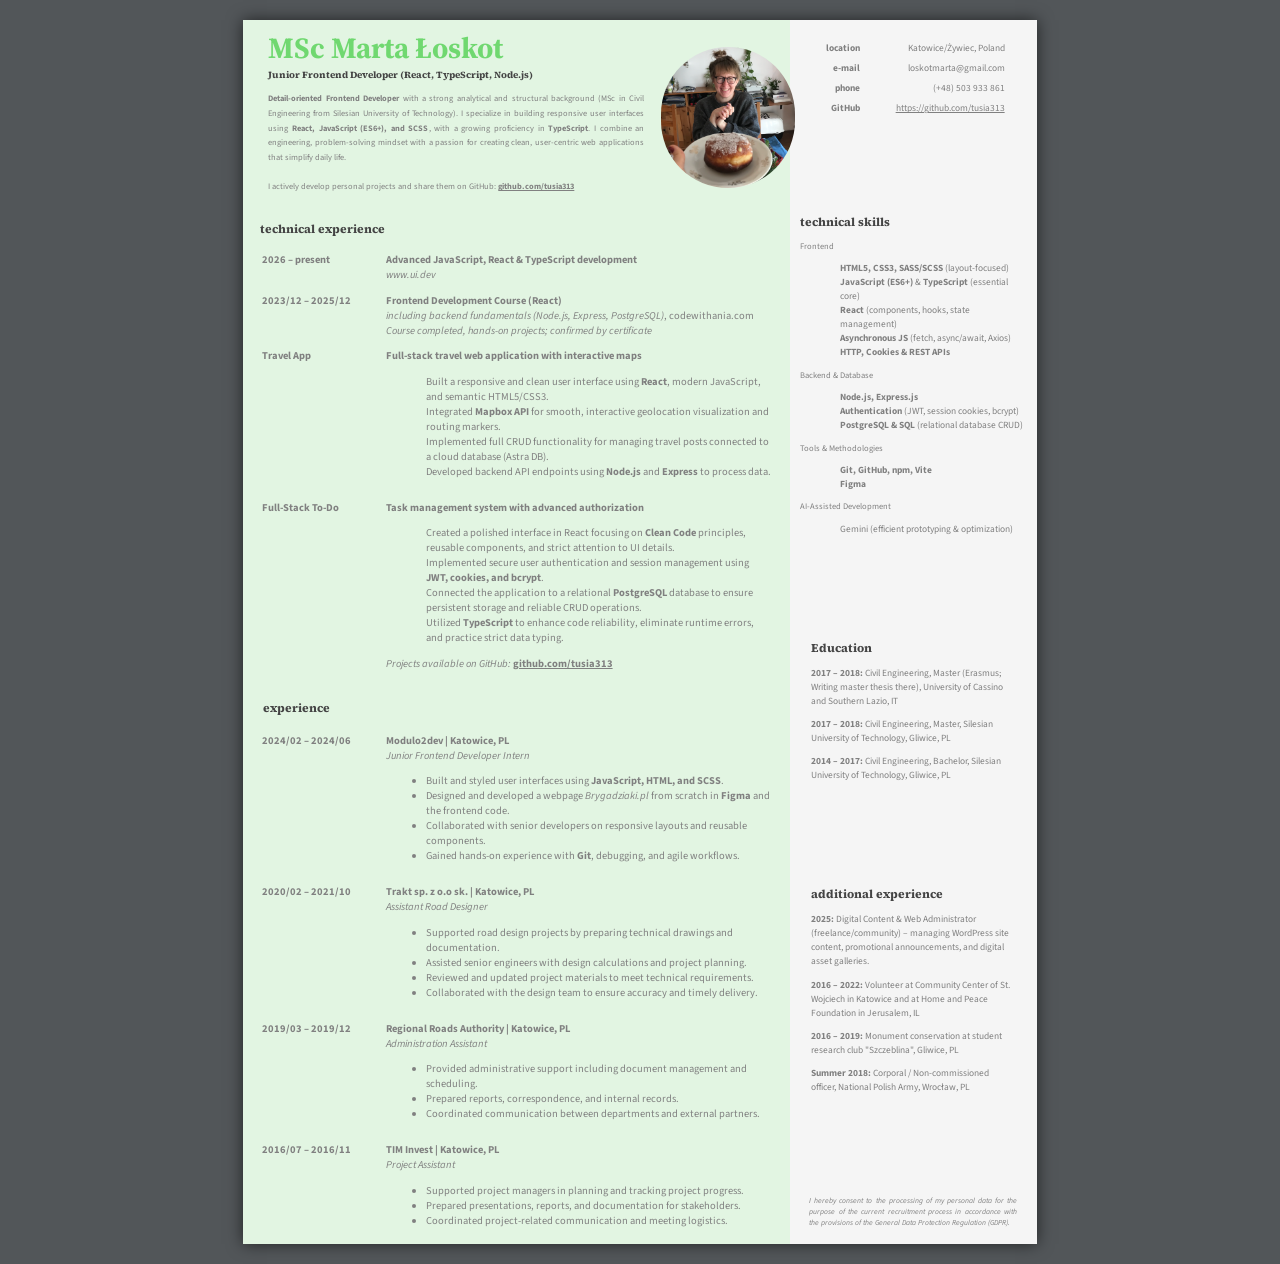
==== commit 50817a54: "Add new size of pdf file" ====
--- a/index.html
+++ b/index.html
@@ -11,41 +11,29 @@
 
 <body>
     <main>
-        <!-- <nav>
-            <div class="info">Junior Front End Developer</div>
-            <div class="info">
-                <a href="mailto:loskotmarta@gmail.com">loskotmarta@gmail.com</a>
-            </div>
-            <div class="info">
-                <a href="https://github.com/tusia313">GitHub &#128279</a>
-            </div>
-        </nav> -->
         <div id="section_container">
             <section class="left_site">
                 <header>
                     <div class="description">
                         <h1>MSc Marta Łoskot</h1>
-                        <h2>Junior Frontend Developer (React, JavaScript, TypeScript)</h2>
+                        <h2>Junior Frontend Developer (React, TypeScript, Node.js)</h2>
                         <p>
-                            Junior Frontend Developer with hands-on experience in <strong>React</strong> and
-                            <strong>JavaScript</strong>,
-                            currently expanding my skills in <strong>TypeScript</strong>.
-                            I enjoy building user-friendly interfaces and turning designs into clean, responsive code.
+                            <strong>Detail-oriented Frontend Developer</strong> with a strong analytical and structural
+                            background (MSc in Civil Engineering from Silesian University of Technology). I specialize
+                            in building responsive user interfaces using <strong>React, JavaScript (ES6+), and
+                                SCSS</strong>, with a growing proficiency in <strong>TypeScript</strong>. I combine an
+                            engineering, problem-solving mindset with a passion for creating clean, user-centric web
+                            applications that simplify daily life.
+                            <br><br>
                             I actively develop personal projects and share them on GitHub:
                             <b><a href="https://github.com/tusia313">github.com/tusia313</a></b>
                         </p>
-
-                        <!-- <p>
-                            Cheerfull engineer with a passion for helping people, baking and coding. My goal is to
-                            advance my skills in the React environment, as I find great joy in my work. I post my small
-                            projects on my GitHub account
-                            <b>(https://github.com/tusia313)</b>, feel free to check them out :)
-                        </p> -->
                     </div>
                     <div class="profile">
                         <img src="img/profilowe_3.png" alt="Profile Photo" />
                     </div>
                 </header>
+
                 <table class="technical_experience">
                     <h2>technical experience</h2>
                     <tr>
@@ -66,39 +54,44 @@
                         </td>
                     </tr>
                     <tr>
-                        <td class="date">Flying Adventure</td>
-                        <td>
-                            <strong>Travel web application</strong>
-                            <ul>
-                                <li>Built responsive and interactive frontend using <strong>React</strong> and modern
-                                    JavaScript</li>
-                                <li>Implemented multi-page navigation and CRUD functionality for travel posts</li>
-                                <li>Integrated external <strong>geolocation API</strong> to display travel destinations
-                                </li>
-                                <li>Basic backend created with <strong>Node.js</strong> and <strong>Express</strong>
-                                    (for learning purposes)</li>
-                            </ul>
-                        </td>
-                    </tr>
-                    <tr>
-                        <td class="date">To-Do App</td>
-                        <td>
-                            <strong>Full-stack task management application</strong>
-                            <ul>
-                                <li>Developed frontend using <strong>React</strong>, including forms and state
-                                    management</li>
-                                <li>Implemented user authentication (login/register) with tokens and cookies</li>
-                                <li>Created REST API using <strong>Node.js</strong> and <strong>Express</strong></li>
-                                <li>Worked with relational database <strong>PostgreSQL</strong> (CRUD operations)</li>
+                        <td class="date">Travel App</td>
+                        <td>
+                            <strong>Full-stack travel web application with interactive maps</strong>
+                            <ul>
+                                <li>Built a responsive and clean user interface using <strong>React</strong>, modern
+                                    JavaScript, and semantic HTML5/CSS3.</li>
+                                <li>Integrated <strong>Mapbox API</strong> for smooth, interactive geolocation
+                                    visualization and routing markers.</li>
+                                <li>Implemented full CRUD functionality for managing travel posts connected to a cloud
+                                    database (Astra DB).</li>
+                                <li>Developed backend API endpoints using <strong>Node.js</strong> and
+                                    <strong>Express</strong> to process data.
+                                </li>
+                            </ul>
+                        </td>
+                    </tr>
+                    <tr>
+                        <td class="date">Full-Stack To-Do</td>
+                        <td>
+                            <strong>Task management system with advanced authorization</strong>
+                            <ul>
+                                <li>Created a polished interface in React focusing on <strong>Clean Code</strong>
+                                    principles, reusable components, and strict attention to UI details.</li>
+                                <li>Implemented secure user authentication and session management using <strong>JWT,
+                                        cookies, and bcrypt</strong>.</li>
+                                <li>Connected the application to a relational <strong>PostgreSQL</strong> database to
+                                    ensure persistent storage and reliable CRUD operations.</li>
+                                <li>Utilized <strong>TypeScript</strong> to enhance code reliability, eliminate runtime
+                                    errors, and practice strict data typing.</li>
                             </ul>
                             <p>
                                 <em>Projects available on GitHub:</em>
-                                <strong><a href="https://github.com/tusia313">github.com/tusia313</a>
-</strong>
+                                <strong><a href="https://github.com/tusia313">github.com/tusia313</a></strong>
                             </p>
                         </td>
                     </tr>
                 </table>
+
                 <table class="experience">
                     <th>
                         <h2>experience</h2>
@@ -112,8 +105,7 @@
                                 <li>Built and styled user interfaces using <strong>JavaScript, HTML, and SCSS</strong>.
                                 </li>
                                 <li>Designed and developed a webpage <em>Brygadziaki.pl</em> from scratch in
-                                    <strong>Figma</strong> and the
-                                    frontend code.
+                                    <strong>Figma</strong> and the frontend code.
                                 </li>
                                 <li>Collaborated with senior developers on responsive layouts and reusable components.
                                 </li>
@@ -164,25 +156,6 @@
                         </td>
                     </tr>
                 </table>
-                <!-- <table>
-                        <h2>other projects</h2>
-                    <tr>
-                        <td class="date">2016 - 2022</td>
-                        <td>Volunteer at Community Center of St. Wojciech in Katowice and at Home and Peace Foundation
-                            in Jerusalem, IL</td>
-                    </tr>
-                    <tr>
-                        <td class="date">2016 - 2019</td>
-                        <td>Monument conservation at student research club
-                            "Szczeblina", Gliwice, PL</td>
-                    </tr>
-                    <tr>
-                        <td class="date">summer 2018</td>
-                        <td>Corporal/ Non – commissioned officer, National
-                            Polish Army, Wrocław, PL</td>
-                    </tr>
-                </table> -->
-
             </section>
 
             <section class="right_site">
@@ -201,99 +174,83 @@
                     </tr>
                     <tr>
                         <td class="date">GitHub</td>
-                        <td>https://github.com/tusia313</td>
+                        <td><a href="https://github.com/tusia313">https://github.com/tusia313</a></td>
                     </tr>
                 </table>
+
                 <section class="skills">
                     <h2>technical skills</h2>
 
                     <p class="skills-header">Frontend</p>
                     <ul>
-                        <li><b>HTML5, CSS3, SCSS</b></li>
-                        <li><b>JavaScript (ES6+)</b></li>
+                        <li><b>HTML5, CSS3, SASS/SCSS</b> (layout-focused)</li>
+                        <li><b>JavaScript (ES6+)</b> & <b>TypeScript</b> (essential core)</li>
                         <li><b>React</b> (components, hooks, state management)</li>
-                        <li><b>Asynchronous JavaScript</b> (fetch, async/await)</li>
-                        <li><b>HTTP & REST APIs</b></li>
-                    </ul>
-
-                    <p class="skills-header">Backend (basic)</p>
+                        <li><b>Asynchronous JS</b> (fetch, async/await, Axios)</li>
+                        <li><b>HTTP, Cookies & REST APIs</b></li>
+                    </ul>
+
+                    <p class="skills-header">Backend & Database</p>
                     <ul>
                         <li><b>Node.js, Express.js</b></li>
-                        <li><b>Authentication & authorization</b> (tokens, cookies)</li>
-                        <li><b>PostgreSQL</b> (basic CRUD)</li>
-                    </ul>
-
-                    <p class="skills-header">Tools</p>
-                    <ul>
-                        <li>Git, GitHub</li>
-                        <li>Figma</li>
-                    </ul>
-
-                    <p class="skills-header">In progress</p>
-                    <ul>
-                        <li><b>TypeScript</b></li>
+                        <li><b>Authentication</b> (JWT, session cookies, bcrypt)</li>
+                        <li><b>PostgreSQL & SQL</b> (relational database CRUD)</li>
+                    </ul>
+
+                    <p class="skills-header">Tools & Methodologies</p>
+                    <ul>
+                        <li><b>Git, GitHub, npm, Vite</b></li>
+                        <li><b>Figma</b></li>
+                    </ul>
+
+                    <p class="skills-header">AI-Assisted Development</p>
+                    <ul>
+                        <li>Gemini (efficient prototyping & optimization)</li>
                     </ul>
                 </section>
 
                 <div class="education">
                     <h2>Education</h2>
-
                     <div>
                         <p><strong>2017 – 2018:</strong> Civil Engineering, Master (Erasmus; Writing master thesis
                             there), University of Cassino and Southern Lazio, IT</p>
                     </div>
-
                     <div>
                         <p><strong>2017 – 2018:</strong> Civil Engineering, Master, Silesian University of Technology,
                             Gliwice, PL</p>
                     </div>
-
                     <div>
                         <p><strong>2014 – 2017:</strong> Civil Engineering, Bachelor, Silesian University of Technology,
                             Gliwice, PL</p>
                     </div>
                 </div>
+
                 <div class="education">
                     <h2>additional experience</h2>
                     <div>
+                        <p><strong>2025:</strong> Digital Content & Web Administrator (freelance/community) – managing
+                            WordPress site content, promotional announcements, and digital asset galleries.</p>
+                    </div>
+                    <div>
                         <p><strong>2016 – 2022:</strong> Volunteer at Community Center of St. Wojciech in Katowice and
                             at Home and Peace Foundation in Jerusalem, IL</p>
                     </div>
-
                     <div>
                         <p><strong>2016 – 2019:</strong> Monument conservation at student research club "Szczeblina",
                             Gliwice, PL</p>
                     </div>
-
                     <div>
                         <p><strong>Summer 2018:</strong> Corporal / Non-commissioned officer, National Polish Army,
                             Wrocław, PL</p>
                     </div>
                 </div>
 
-
                 <aside class="confidentialy_clause">
-                    <p><i>I agree to the processing of personal data provided in this
-                            document for realising the recruitment process pursuant to the
-                            Personal Data Protection Act of 10 May 2018 (Journal of Laws
-                            2018, item 1000) and in agreement with Regulation (EU)
-                            2016/679 of the European Parliament and of the Council of 27
-                            April 2016 on the protection of natural persons with regard to
-                            the processing of personal data and on the free movement of
-                            such data, and repealing Directive 95/46/EC (General Data
-                            Protection Regulation).</i>
-                    </p>
-                </aside>
-                <!-- <section class="hobbies">
-                    <h2>hobbies</h2>
-                    <ul>Gymnastic and team sports, books
-                        but most of all: <strong>baking</strong>
-                        and cooking.</ul>
-                </section> -->
+    <p><i>I hereby consent to the processing of my personal data for the purpose of the current recruitment process in accordance with the provisions of the General Data Protection Regulation (GDPR).</i></p>
+</aside>
             </section>
         </div>
     </main>
-
 </body>
 
 </html>
--- a/css/style.css
+++ b/css/style.css
@@ -1,28 +1,50 @@
 @import url('https://fonts.googleapis.com/css2?family=Source+Sans+3:wght@300;400;600&family=Source+Serif+4:wght@300;400;600;700&display=swap');
-/* font-family: 'Source Sans 3', sans-serif; */
-/* font-family: 'Source Serif 4', serif; */
+
+@page {
+  size: A4;
+  margin: 0; 
+}
+
+/* Skalowanie proporcji - dzięki temu nie musisz zmieniać wszystkich font-size w pliku! */
+html {
+    font-size: 4.2px; 
+}
+
+@media print {
+  html, body {
+    width: 210mm;
+    height: 297mm;
+    margin: 0 !important;
+    padding: 0 !important;
+  }
+} /* <--- TEJ KLAMRY BRAKOWAŁO, TO ONA RATUJE CAŁY KOD! */
 
 body {
     padding: 0;
     margin: 0;
-    background-color: rgba(159, 222, 159, 0.3);
+    /* USUŃ ZIELONE TŁO STĄD! */
+    /* Dajemy ciemnoszare tło dla przeglądarki (żeby kartka ładnie się odcinała na ekranie) */
+    background-color: #525659; 
     color: gray;
     font-family: 'Source Sans 3', sans-serif;
     font-size: 2.5rem;
+    -webkit-print-color-adjust: exact; 
+    print-color-adjust: exact;
 }
 
 h2 {
     font-family: 'Source Serif 4', serif;
-    color: gray;
+    color: #444;
     font-size: 2.8rem;
 }
+
 a {
-  color: inherit;        /* dziedziczy szary kolor tekstu */
+  color: inherit;        
   text-decoration: underline;
 }
 
 a:visited {
-  color: inherit;        /* brak fioletowego po kliknięciu */
+  color: inherit;        
 }
 
 a:hover {
@@ -30,13 +52,19 @@
 }
 
 main {
-    height: 3008px;
-    width: 2480px;
+    width: 210mm;
+    min-height: 297mm;
+    
+    /* ZMIANA: Twardy, pastelowy zielony (bez przezroczystości) */
+    background-color: #e2f5e2; 
+    
     display: flex;
     flex-direction: column;
     align-items: center;
     justify-content: space-between;
-    margin: auto;
+
+    margin: 20px auto; 
+    box-shadow: 0 0 15px rgba(0,0,0,0.6); 
 }
 
 #section_container {
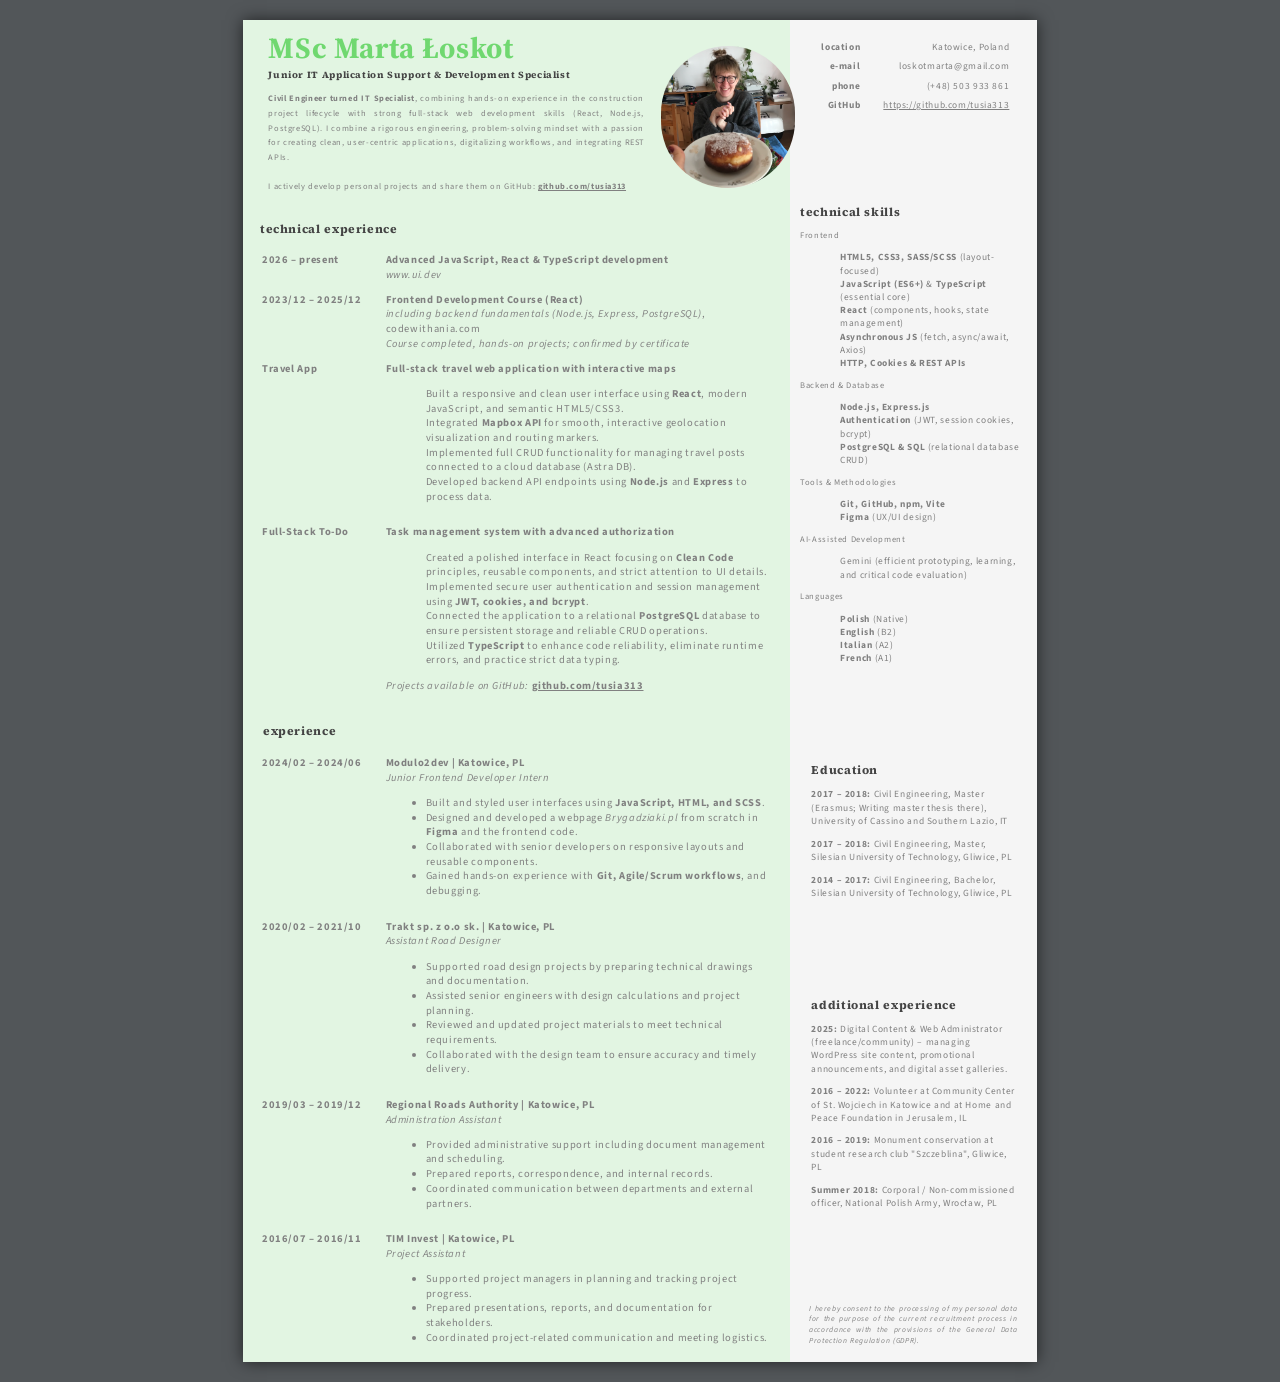
==== commit 769d8473: "update my cv" ====
--- a/index.html
+++ b/index.html
@@ -16,14 +16,9 @@
                 <header>
                     <div class="description">
                         <h1>MSc Marta Łoskot</h1>
-                        <h2>Junior Frontend Developer (React, TypeScript, Node.js)</h2>
+                        <h2>Junior IT Application Support & Development Specialist</h2>
                         <p>
-                            <strong>Detail-oriented Frontend Developer</strong> with a strong analytical and structural
-                            background (MSc in Civil Engineering from Silesian University of Technology). I specialize
-                            in building responsive user interfaces using <strong>React, JavaScript (ES6+), and
-                                SCSS</strong>, with a growing proficiency in <strong>TypeScript</strong>. I combine an
-                            engineering, problem-solving mindset with a passion for creating clean, user-centric web
-                            applications that simplify daily life.
+                            <strong>Civil Engineer turned IT Specialist</strong>, combining hands-on experience in the construction project lifecycle with strong full-stack web development skills (React, Node.js, PostgreSQL). I combine a rigorous engineering, problem-solving mindset with a passion for creating clean, user-centric applications, digitalizing workflows, and integrating REST APIs.
                             <br><br>
                             I actively develop personal projects and share them on GitHub:
                             <b><a href="https://github.com/tusia313">github.com/tusia313</a></b>
@@ -109,8 +104,7 @@
                                 </li>
                                 <li>Collaborated with senior developers on responsive layouts and reusable components.
                                 </li>
-                                <li>Gained hands-on experience with <strong>Git</strong>, debugging, and agile
-                                    workflows.</li>
+                                <li>Gained hands-on experience with <strong>Git, Agile/Scrum workflows</strong>, and debugging.</li>
                             </ul>
                         </td>
                     </tr>
@@ -162,7 +156,7 @@
                 <table>
                     <tr>
                         <td class="date">location</td>
-                        <td>Katowice/Żywiec, Poland</td>
+                        <td>Katowice, Poland</td>
                     </tr>
                     <tr>
                         <td class="date">e-mail</td>
@@ -200,12 +194,20 @@
                     <p class="skills-header">Tools & Methodologies</p>
                     <ul>
                         <li><b>Git, GitHub, npm, Vite</b></li>
-                        <li><b>Figma</b></li>
+                        <li><b>Figma</b> (UX/UI design)</li>
                     </ul>
 
                     <p class="skills-header">AI-Assisted Development</p>
                     <ul>
-                        <li>Gemini (efficient prototyping & optimization)</li>
+                        <li>Gemini (efficient prototyping, learning, and critical code evaluation)</li>
+                    </ul>
+
+                    <p class="skills-header">Languages</p>
+                    <ul>
+                        <li><b>Polish</b> (Native)</li>
+                        <li><b>English</b> (B2)</li>
+                        <li><b>Italian</b> (A2)</li>
+                        <li><b>French</b> (A1)</li>
                     </ul>
                 </section>
 
--- a/css/style.css
+++ b/css/style.css
@@ -5,7 +5,6 @@
   margin: 0; 
 }
 
-/* Skalowanie proporcji - dzięki temu nie musisz zmieniać wszystkich font-size w pliku! */
 html {
     font-size: 4.2px; 
 }
@@ -17,17 +16,17 @@
     margin: 0 !important;
     padding: 0 !important;
   }
-} /* <--- TEJ KLAMRY BRAKOWAŁO, TO ONA RATUJE CAŁY KOD! */
+} 
 
 body {
     padding: 0;
     margin: 0;
-    /* USUŃ ZIELONE TŁO STĄD! */
-    /* Dajemy ciemnoszare tło dla przeglądarki (żeby kartka ładnie się odcinała na ekranie) */
     background-color: #525659; 
     color: gray;
     font-family: 'Source Sans 3', sans-serif;
     font-size: 2.5rem;
+    line-height: 1.4;
+    letter-spacing: 0.15rem;
     -webkit-print-color-adjust: exact; 
     print-color-adjust: exact;
 }
@@ -71,7 +70,8 @@
     width: 100%;
     display: flex;
     justify-content: space-between;
-    align-items: top;
+    align-items: stretch; /* Rozciąga obie kolumny równo */
+    flex-grow: 1; /* Wypycha kontener do samego dołu tagu main */
 }
 
 header {
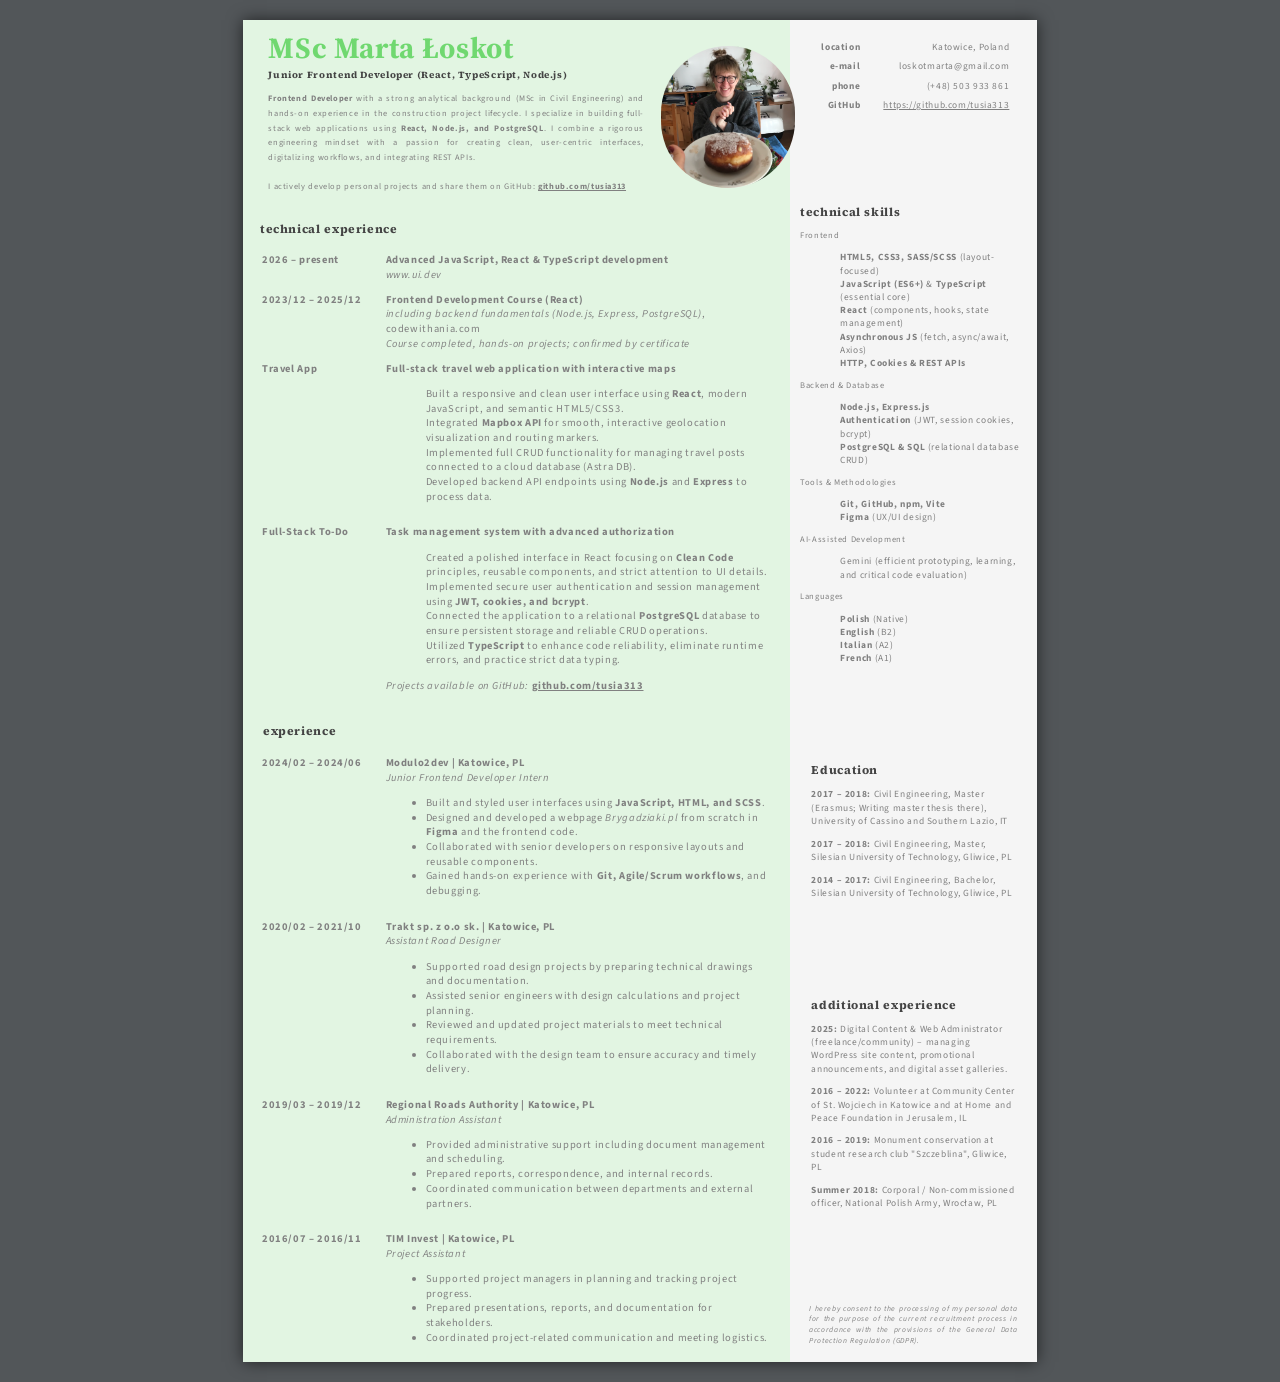
==== commit b6ec263d: "Add Skanska CV" ====
--- a/index.html
+++ b/index.html
@@ -16,9 +16,9 @@
                 <header>
                     <div class="description">
                         <h1>MSc Marta Łoskot</h1>
-                        <h2>Junior IT Application Support & Development Specialist</h2>
+                        <h2>Junior Frontend Developer (React, TypeScript, Node.js)</h2>
                         <p>
-                            <strong>Civil Engineer turned IT Specialist</strong>, combining hands-on experience in the construction project lifecycle with strong full-stack web development skills (React, Node.js, PostgreSQL). I combine a rigorous engineering, problem-solving mindset with a passion for creating clean, user-centric applications, digitalizing workflows, and integrating REST APIs.
+                            <strong>Frontend Developer</strong> with a strong analytical background (MSc in Civil Engineering) and hands-on experience in the construction project lifecycle. I specialize in building full-stack web applications using <strong>React, Node.js, and PostgreSQL</strong>. I combine a rigorous engineering mindset with a passion for creating clean, user-centric interfaces, digitalizing workflows, and integrating REST APIs.
                             <br><br>
                             I actively develop personal projects and share them on GitHub:
                             <b><a href="https://github.com/tusia313">github.com/tusia313</a></b>
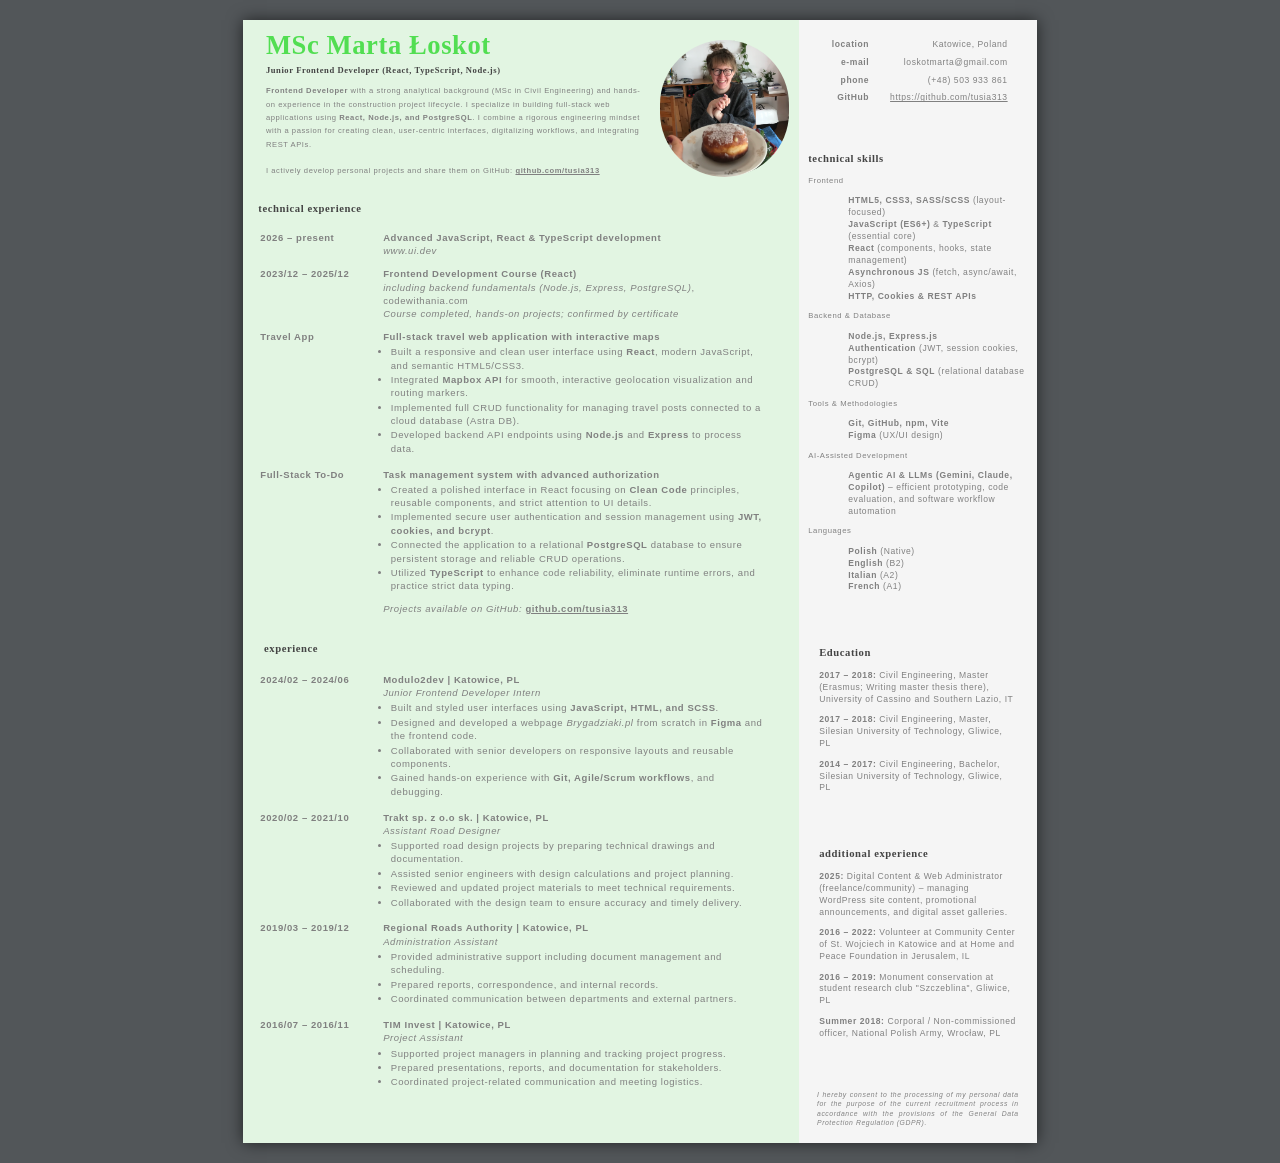
==== commit 9e86cd78: "Add massive improvments to CV" ====
--- a/index.html
+++ b/index.html
@@ -199,7 +199,7 @@
 
                     <p class="skills-header">AI-Assisted Development</p>
                     <ul>
-                        <li>Gemini (efficient prototyping, learning, and critical code evaluation)</li>
+                        <li><b>Agentic AI & LLMs (Gemini, Claude, Copilot)</b> – efficient prototyping, code evaluation, and software workflow automation</li>
                     </ul>
 
                     <p class="skills-header">Languages</p>
--- a/css/style.css
+++ b/css/style.css
@@ -1,3 +1,6 @@
+*, *::before, *::after {
+  box-sizing: border-box;
+}
 @import url('https://fonts.googleapis.com/css2?family=Source+Sans+3:wght@300;400;600&family=Source+Serif+4:wght@300;400;600;700&display=swap');
 
 @page {
@@ -6,7 +9,7 @@
 }
 
 html {
-    font-size: 4.2px; 
+    font-size: 3.8px; 
 }
 
 @media print {
@@ -15,8 +18,16 @@
     height: 297mm;
     margin: 0 !important;
     padding: 0 !important;
+    background: transparent !important;
   }
-} 
+  main {
+    margin: 0 !important;
+    box-shadow: none !important;
+    width: 210mm !important;
+    height: 297mm !important;
+    page-break-after: avoid;
+  }
+}
 
 body {
     padding: 0;
@@ -85,14 +96,15 @@
 header .description {
     width: 99%;
     line-height: 1.4em;
-    text-align: justify;
+    /* text-align: justify; */
+    text-align: left;
     padding: 0rem 4rem 0rem 2rem;
 }
 
 header .description h1 {
     font-family: 'Source Serif 4', serif;
     font-size: 2.8em;
-    color: rgb(112, 216, 112);
+    color: rgb(82, 222, 82);
     line-height: 0.8em;
     margin: auto 0;
 }
@@ -117,6 +129,15 @@
 section.left_site {
     width: 68%;
     padding: 2rem 4rem 0rem 4rem;
+}
+section.left_site ul {
+    list-style-type: disc;
+    margin: 0.5rem 0 0.8rem 0;
+    padding-left: 2rem; /* kasuje domyślne wielkie wcięcie przeglądarki */
+}
+
+section.left_site ul li {
+    margin-bottom: 0.3rem;
 }
 
 section.left_site .GitHub {
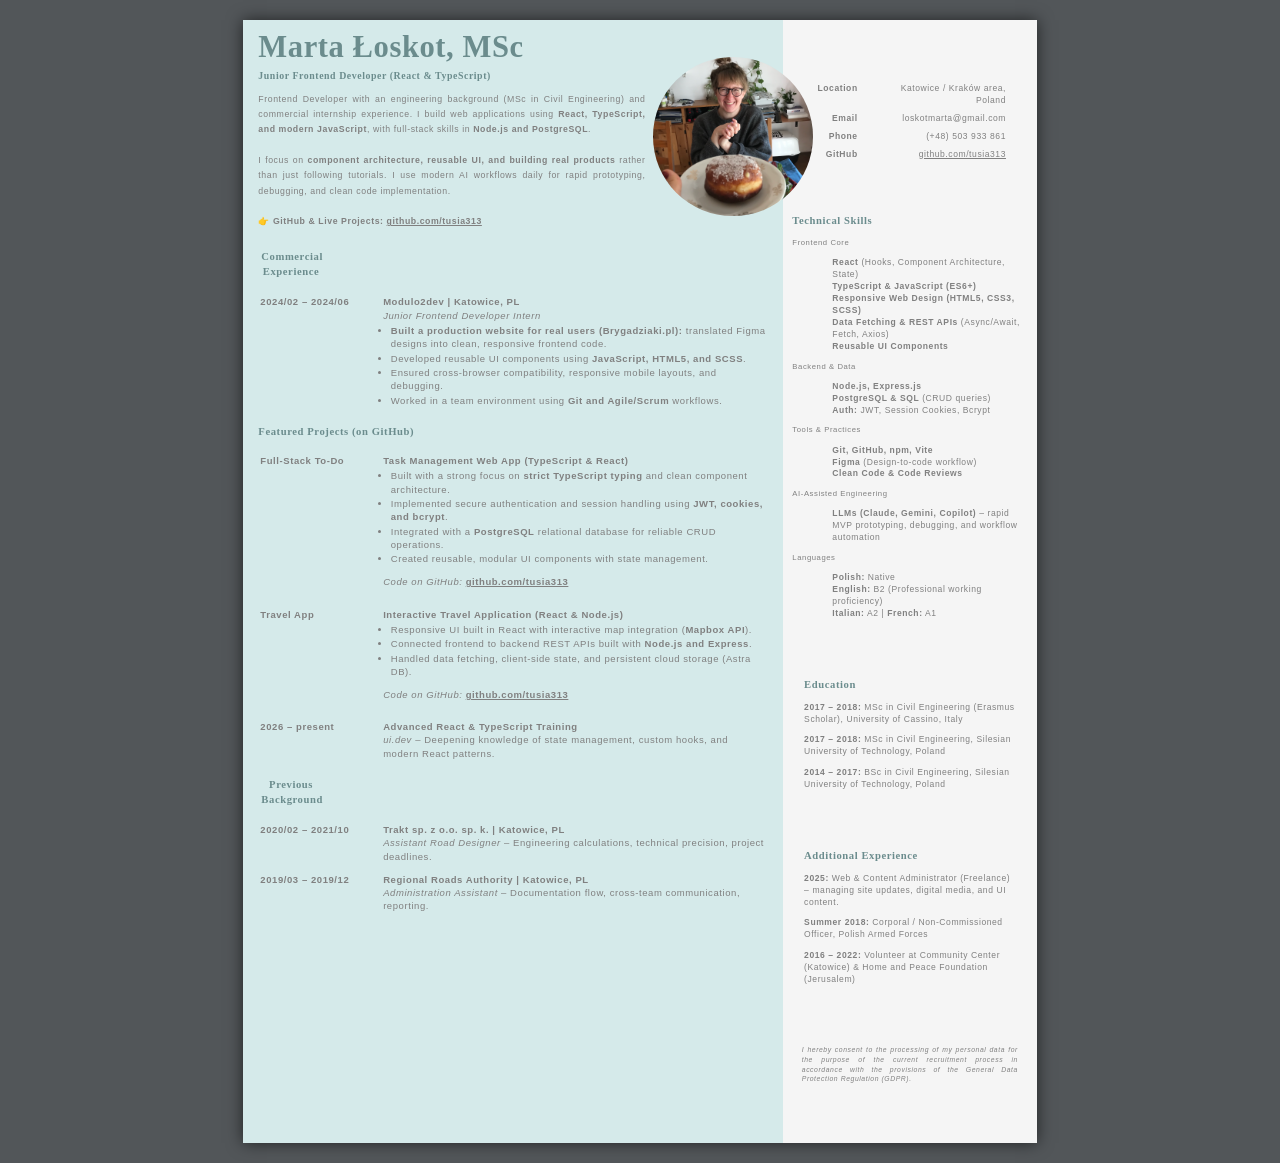
==== commit bdad0f65: "Add new cv image" ====
--- a/index.html
+++ b/index.html
@@ -5,7 +5,7 @@
     <meta charset="UTF-8" />
     <meta name="viewport" content="width=device-width, initial-scale=1.0" />
     <meta http-equiv="X-UA-Compatible" content="ie=edge" />
-    <title>Marta Łoskot CV_EN</title>
+    <title>Marta Loskot - Junior Frontend Developer CV</title>
     <link rel="stylesheet" href="css/style.css" />
 </head>
 
@@ -15,13 +15,15 @@
             <section class="left_site">
                 <header>
                     <div class="description">
-                        <h1>MSc Marta Łoskot</h1>
-                        <h2>Junior Frontend Developer (React, TypeScript, Node.js)</h2>
+                        <h1>Marta Łoskot, MSc</h1>
+                        <h2>Junior Frontend Developer (React & TypeScript)</h2>
                         <p>
-                            <strong>Frontend Developer</strong> with a strong analytical background (MSc in Civil Engineering) and hands-on experience in the construction project lifecycle. I specialize in building full-stack web applications using <strong>React, Node.js, and PostgreSQL</strong>. I combine a rigorous engineering mindset with a passion for creating clean, user-centric interfaces, digitalizing workflows, and integrating REST APIs.
+                            Frontend Developer with an engineering background (MSc in Civil Engineering) and commercial internship experience. I build web applications using <strong>React, TypeScript, and modern JavaScript</strong>, with full-stack skills in <strong>Node.js and PostgreSQL</strong>.
                             <br><br>
-                            I actively develop personal projects and share them on GitHub:
-                            <b><a href="https://github.com/tusia313">github.com/tusia313</a></b>
+                            I focus on <strong>component architecture, reusable UI, and building real products</strong> rather than just following tutorials. I use modern AI workflows daily for rapid prototyping, debugging, and clean code implementation.
+                            <br><br>
+                            👉 <strong>GitHub & Live Projects:</strong>
+                            <b><a href="https://github.com/tusia313" target="_blank" rel="noopener noreferrer">github.com/tusia313</a></b>
                         </p>
                     </div>
                     <div class="profile">
@@ -29,67 +31,9 @@
                     </div>
                 </header>
 
-                <table class="technical_experience">
-                    <h2>technical experience</h2>
-                    <tr>
-                        <td class="date">2026 – present</td>
-                        <td>
-                            <strong>Advanced JavaScript, React & TypeScript development</strong>
-                            <br />
-                            <em>www.ui.dev</em><br />
-                        </td>
-                    </tr>
-                    <tr>
-                        <td class="date">2023/12 – 2025/12</td>
-                        <td>
-                            <strong>Frontend Development Course (React)</strong><br />
-                            <em>including backend fundamentals (Node.js, Express, PostgreSQL)</em>, codewithania.com
-                            <br />
-                            <em>Course completed, hands-on projects; confirmed by certificate</em>
-                        </td>
-                    </tr>
-                    <tr>
-                        <td class="date">Travel App</td>
-                        <td>
-                            <strong>Full-stack travel web application with interactive maps</strong>
-                            <ul>
-                                <li>Built a responsive and clean user interface using <strong>React</strong>, modern
-                                    JavaScript, and semantic HTML5/CSS3.</li>
-                                <li>Integrated <strong>Mapbox API</strong> for smooth, interactive geolocation
-                                    visualization and routing markers.</li>
-                                <li>Implemented full CRUD functionality for managing travel posts connected to a cloud
-                                    database (Astra DB).</li>
-                                <li>Developed backend API endpoints using <strong>Node.js</strong> and
-                                    <strong>Express</strong> to process data.
-                                </li>
-                            </ul>
-                        </td>
-                    </tr>
-                    <tr>
-                        <td class="date">Full-Stack To-Do</td>
-                        <td>
-                            <strong>Task management system with advanced authorization</strong>
-                            <ul>
-                                <li>Created a polished interface in React focusing on <strong>Clean Code</strong>
-                                    principles, reusable components, and strict attention to UI details.</li>
-                                <li>Implemented secure user authentication and session management using <strong>JWT,
-                                        cookies, and bcrypt</strong>.</li>
-                                <li>Connected the application to a relational <strong>PostgreSQL</strong> database to
-                                    ensure persistent storage and reliable CRUD operations.</li>
-                                <li>Utilized <strong>TypeScript</strong> to enhance code reliability, eliminate runtime
-                                    errors, and practice strict data typing.</li>
-                            </ul>
-                            <p>
-                                <em>Projects available on GitHub:</em>
-                                <strong><a href="https://github.com/tusia313">github.com/tusia313</a></strong>
-                            </p>
-                        </td>
-                    </tr>
-                </table>
-
                 <table class="experience">
                     <th>
-                        <h2>experience</h2>
+                        <h2>Commercial Experience</h2>
                     </th>
                     <tr>
                         <td class="date">2024/02 – 2024/06</td>
@@ -97,56 +41,71 @@
                             <strong>Modulo2dev | Katowice, PL</strong><br />
                             <em>Junior Frontend Developer Intern</em><br />
                             <ul>
-                                <li>Built and styled user interfaces using <strong>JavaScript, HTML, and SCSS</strong>.
-                                </li>
-                                <li>Designed and developed a webpage <em>Brygadziaki.pl</em> from scratch in
-                                    <strong>Figma</strong> and the frontend code.
-                                </li>
-                                <li>Collaborated with senior developers on responsive layouts and reusable components.
-                                </li>
-                                <li>Gained hands-on experience with <strong>Git, Agile/Scrum workflows</strong>, and debugging.</li>
+                                <li><strong>Built a production website for real users (Brygadziaki.pl):</strong> translated Figma designs into clean, responsive frontend code.</li>
+                                <li>Developed reusable UI components using <strong>JavaScript, HTML5, and SCSS</strong>.</li>
+                                <li>Ensured cross-browser compatibility, responsive mobile layouts, and debugging.</li>
+                                <li>Worked in a team environment using <strong>Git and Agile/Scrum</strong> workflows.</li>
                             </ul>
                         </td>
                     </tr>
-
+                </table>
+
+                <table class="technical_experience">
+                    <h2>Featured Projects (on GitHub)</h2>
+                    <tr>
+                        <td class="date">Full-Stack To-Do</td>
+                        <td>
+                            <strong>Task Management Web App (TypeScript & React)</strong>
+                            <ul>
+                                <li>Built with a strong focus on <strong>strict TypeScript typing</strong> and clean component architecture.</li>
+                                <li>Implemented secure authentication and session handling using <strong>JWT, cookies, and bcrypt</strong>.</li>
+                                <li>Integrated with a <strong>PostgreSQL</strong> relational database for reliable CRUD operations.</li>
+                                <li>Created reusable, modular UI components with state management.</li>
+                            </ul>
+                            <p>
+                                <em>Code on GitHub:</em> <strong><a href="https://github.com/tusia313" target="_blank" rel="noopener noreferrer">github.com/tusia313</a></strong>
+                            </p>
+                        </td>
+                    </tr>
+                    <tr>
+                        <td class="date">Travel App</td>
+                        <td>
+                            <strong>Interactive Travel Application (React & Node.js)</strong>
+                            <ul>
+                                <li>Responsive UI built in React with interactive map integration (<strong>Mapbox API</strong>).</li>
+                                <li>Connected frontend to backend REST APIs built with <strong>Node.js and Express</strong>.</li>
+                                <li>Handled data fetching, client-side state, and persistent cloud storage (Astra DB).</li>
+                            </ul>
+                            <p>
+                                <em>Code on GitHub:</em> <strong><a href="https://github.com/tusia313" target="_blank" rel="noopener noreferrer">github.com/tusia313</a></strong>
+                            </p>
+                        </td>
+                    </tr>
+                    <tr>
+                        <td class="date">2026 – present</td>
+                        <td>
+                            <strong>Advanced React & TypeScript Training</strong><br />
+                            <em>ui.dev</em> – Deepening knowledge of state management, custom hooks, and modern React patterns.
+                        </td>
+                    </tr>
+                </table>
+
+                <table class="experience">
+                    <th>
+                        <h2>Previous Background</h2>
+                    </th>
                     <tr>
                         <td class="date">2020/02 – 2021/10</td>
                         <td>
-                            <strong>Trakt sp. z o.o sk. | Katowice, PL</strong><br />
-                            <em>Assistant Road Designer</em><br />
-                            <ul>
-                                <li>Supported road design projects by preparing technical drawings and documentation.
-                                </li>
-                                <li>Assisted senior engineers with design calculations and project planning.</li>
-                                <li>Reviewed and updated project materials to meet technical requirements.</li>
-                                <li>Collaborated with the design team to ensure accuracy and timely delivery.</li>
-                            </ul>
-                        </td>
-                    </tr>
-
+                            <strong>Trakt sp. z o.o. sp. k. | Katowice, PL</strong><br />
+                            <em>Assistant Road Designer</em> – Engineering calculations, technical precision, project deadlines.
+                        </td>
+                    </tr>
                     <tr>
                         <td class="date">2019/03 – 2019/12</td>
                         <td>
-                            <strong> Regional Roads Authority | Katowice, PL</strong><br />
-                            <em>Administration Assistant</em><br />
-                            <ul>
-                                <li>Provided administrative support including document management and scheduling.</li>
-                                <li>Prepared reports, correspondence, and internal records.</li>
-                                <li>Coordinated communication between departments and external partners.</li>
-                            </ul>
-                        </td>
-                    </tr>
-
-                    <tr>
-                        <td class="date">2016/07 – 2016/11</td>
-                        <td>
-                            <strong>TIM Invest | Katowice, PL</strong><br />
-                            <em>Project Assistant</em><br />
-                            <ul>
-                                <li>Supported project managers in planning and tracking project progress.</li>
-                                <li>Prepared presentations, reports, and documentation for stakeholders.</li>
-                                <li>Coordinated project-related communication and meeting logistics.</li>
-                            </ul>
+                            <strong>Regional Roads Authority | Katowice, PL</strong><br />
+                            <em>Administration Assistant</em> – Documentation flow, cross-team communication, reporting.
                         </td>
                     </tr>
                 </table>
@@ -155,101 +114,91 @@
             <section class="right_site">
                 <table>
                     <tr>
-                        <td class="date">location</td>
-                        <td>Katowice, Poland</td>
-                    </tr>
-                    <tr>
-                        <td class="date">e-mail</td>
+                        <td class="date">Location</td>
+                        <td>Katowice / Kraków area, Poland</td>
+                    </tr>
+                    <tr>
+                        <td class="date">Email</td>
                         <td>loskotmarta@gmail.com</td>
                     </tr>
                     <tr>
-                        <td class="date">phone</td>
+                        <td class="date">Phone</td>
                         <td>(+48) 503 933 861</td>
                     </tr>
                     <tr>
                         <td class="date">GitHub</td>
-                        <td><a href="https://github.com/tusia313">https://github.com/tusia313</a></td>
+                        <td><a href="https://github.com/tusia313" target="_blank" rel="noopener noreferrer">github.com/tusia313</a></td>
                     </tr>
                 </table>
 
                 <section class="skills">
-                    <h2>technical skills</h2>
-
-                    <p class="skills-header">Frontend</p>
-                    <ul>
-                        <li><b>HTML5, CSS3, SASS/SCSS</b> (layout-focused)</li>
-                        <li><b>JavaScript (ES6+)</b> & <b>TypeScript</b> (essential core)</li>
-                        <li><b>React</b> (components, hooks, state management)</li>
-                        <li><b>Asynchronous JS</b> (fetch, async/await, Axios)</li>
-                        <li><b>HTTP, Cookies & REST APIs</b></li>
-                    </ul>
-
-                    <p class="skills-header">Backend & Database</p>
+                    <h2>Technical Skills</h2>
+
+                    <p class="skills-header">Frontend Core</p>
+                    <ul>
+                        <li><b>React</b> (Hooks, Component Architecture, State)</li>
+                        <li><b>TypeScript & JavaScript (ES6+)</b></li>
+                        <li><b>Responsive Web Design (HTML5, CSS3, SCSS)</b></li>
+                        <li><b>Data Fetching & REST APIs</b> (Async/Await, Fetch, Axios)</li>
+                        <li><b>Reusable UI Components</b></li>
+                    </ul>
+
+                    <p class="skills-header">Backend & Data</p>
                     <ul>
                         <li><b>Node.js, Express.js</b></li>
-                        <li><b>Authentication</b> (JWT, session cookies, bcrypt)</li>
-                        <li><b>PostgreSQL & SQL</b> (relational database CRUD)</li>
-                    </ul>
-
-                    <p class="skills-header">Tools & Methodologies</p>
+                        <li><b>PostgreSQL & SQL</b> (CRUD queries)</li>
+                        <li><b>Auth:</b> JWT, Session Cookies, Bcrypt</li>
+                    </ul>
+
+                    <p class="skills-header">Tools & Practices</p>
                     <ul>
                         <li><b>Git, GitHub, npm, Vite</b></li>
-                        <li><b>Figma</b> (UX/UI design)</li>
-                    </ul>
-
-                    <p class="skills-header">AI-Assisted Development</p>
-                    <ul>
-                        <li><b>Agentic AI & LLMs (Gemini, Claude, Copilot)</b> – efficient prototyping, code evaluation, and software workflow automation</li>
+                        <li><b>Figma</b> (Design-to-code workflow)</li>
+                        <li><b>Clean Code & Code Reviews</b></li>
+                    </ul>
+
+                    <p class="skills-header">AI-Assisted Engineering</p>
+                    <ul>
+                        <li><b>LLMs (Claude, Gemini, Copilot)</b> – rapid MVP prototyping, debugging, and workflow automation</li>
                     </ul>
 
                     <p class="skills-header">Languages</p>
                     <ul>
-                        <li><b>Polish</b> (Native)</li>
-                        <li><b>English</b> (B2)</li>
-                        <li><b>Italian</b> (A2)</li>
-                        <li><b>French</b> (A1)</li>
+                        <li><b>Polish:</b> Native</li>
+                        <li><b>English:</b> B2 (Professional working proficiency)</li>
+                        <li><b>Italian:</b> A2 | <b>French:</b> A1</li>
                     </ul>
                 </section>
 
                 <div class="education">
                     <h2>Education</h2>
                     <div>
-                        <p><strong>2017 – 2018:</strong> Civil Engineering, Master (Erasmus; Writing master thesis
-                            there), University of Cassino and Southern Lazio, IT</p>
-                    </div>
-                    <div>
-                        <p><strong>2017 – 2018:</strong> Civil Engineering, Master, Silesian University of Technology,
-                            Gliwice, PL</p>
-                    </div>
-                    <div>
-                        <p><strong>2014 – 2017:</strong> Civil Engineering, Bachelor, Silesian University of Technology,
-                            Gliwice, PL</p>
+                        <p><strong>2017 – 2018:</strong> MSc in Civil Engineering (Erasmus Scholar), University of Cassino, Italy</p>
+                    </div>
+                    <div>
+                        <p><strong>2017 – 2018:</strong> MSc in Civil Engineering, Silesian University of Technology, Poland</p>
+                    </div>
+                    <div>
+                        <p><strong>2014 – 2017:</strong> BSc in Civil Engineering, Silesian University of Technology, Poland</p>
                     </div>
                 </div>
 
                 <div class="education">
-                    <h2>additional experience</h2>
-                    <div>
-                        <p><strong>2025:</strong> Digital Content & Web Administrator (freelance/community) – managing
-                            WordPress site content, promotional announcements, and digital asset galleries.</p>
-                    </div>
-                    <div>
-                        <p><strong>2016 – 2022:</strong> Volunteer at Community Center of St. Wojciech in Katowice and
-                            at Home and Peace Foundation in Jerusalem, IL</p>
-                    </div>
-                    <div>
-                        <p><strong>2016 – 2019:</strong> Monument conservation at student research club "Szczeblina",
-                            Gliwice, PL</p>
-                    </div>
-                    <div>
-                        <p><strong>Summer 2018:</strong> Corporal / Non-commissioned officer, National Polish Army,
-                            Wrocław, PL</p>
+                    <h2>Additional Experience</h2>
+                    <div>
+                        <p><strong>2025:</strong> Web & Content Administrator (Freelance) – managing site updates, digital media, and UI content.</p>
+                    </div>
+                    <div>
+                        <p><strong>Summer 2018:</strong> Corporal / Non-Commissioned Officer, Polish Armed Forces</p>
+                    </div>
+                    <div>
+                        <p><strong>2016 – 2022:</strong> Volunteer at Community Center (Katowice) & Home and Peace Foundation (Jerusalem)</p>
                     </div>
                 </div>
 
                 <aside class="confidentialy_clause">
-    <p><i>I hereby consent to the processing of my personal data for the purpose of the current recruitment process in accordance with the provisions of the General Data Protection Regulation (GDPR).</i></p>
-</aside>
+                    <p><i>I hereby consent to the processing of my personal data for the purpose of the current recruitment process in accordance with the provisions of the General Data Protection Regulation (GDPR).</i></p>
+                </aside>
             </section>
         </div>
     </main>
--- a/css/style.css
+++ b/css/style.css
@@ -1,6 +1,7 @@
 *, *::before, *::after {
   box-sizing: border-box;
 }
+
 @import url('https://fonts.googleapis.com/css2?family=Source+Sans+3:wght@300;400;600&family=Source+Serif+4:wght@300;400;600;700&display=swap');
 
 @page {
@@ -14,20 +15,65 @@
 
 @media print {
   html, body {
-    width: 210mm;
-    height: 297mm;
+    width: 210mm !important;
+    height: 297mm !important;
     margin: 0 !important;
     padding: 0 !important;
-    background: transparent !important;
-  }
+    -webkit-print-color-adjust: exact !important;
+    print-color-adjust: exact !important;
+    overflow: hidden !important;
+  }
+  
   main {
+    width: 100% !important;
+    height: 100% !important;
     margin: 0 !important;
     box-shadow: none !important;
-    width: 210mm !important;
-    height: 297mm !important;
-    page-break-after: avoid;
-  }
-}
+  }
+
+  #section_container {
+    height: 100% !important;
+  }
+  
+  section.left_site {
+    width: 67% !important;
+    height: 100% !important;
+  }
+
+  section.right_site {
+    width: 33% !important;
+    height: 100% !important;
+    display: flex !important;
+    flex-direction: column !important;
+    justify-content: space-between !important;
+    padding-top: 3rem !important;
+    padding-bottom: 2rem !important;
+    padding-left: 1.5rem !important;
+    padding-right: 1.5rem !important;
+  }
+
+  header .profile {
+    width: 38rem !important;
+    height: 38rem !important;
+    margin-right: -40px !important;
+    z-index: 10 !important;
+  }
+
+  section.right_site > table {
+    width: 100% !important;
+  }
+
+  section.right_site table td {
+    padding: 0.2rem 0.5rem 0.2rem 2.5rem !important; 
+  }
+
+  .confidentialy_clause {
+    margin: 0 !important;
+    font-size: 0.65em !important;
+    line-height: 1.1 !important;
+    text-align: justify !important;
+  }
+} 
 
 body {
     padding: 0;
@@ -38,13 +84,11 @@
     font-size: 2.5rem;
     line-height: 1.4;
     letter-spacing: 0.15rem;
-    -webkit-print-color-adjust: exact; 
-    print-color-adjust: exact;
 }
 
 h2 {
     font-family: 'Source Serif 4', serif;
-    color: #444;
+    color: #6B8C8D;
     font-size: 2.8rem;
 }
 
@@ -53,10 +97,6 @@
   text-decoration: underline;
 }
 
-a:visited {
-  color: inherit;        
-}
-
 a:hover {
   text-decoration: underline;
 }
@@ -64,15 +104,11 @@
 main {
     width: 210mm;
     min-height: 297mm;
-    
-    /* ZMIANA: Twardy, pastelowy zielony (bez przezroczystości) */
-    background-color: #e2f5e2; 
-    
+    background-color: #167f83; 
     display: flex;
     flex-direction: column;
     align-items: center;
     justify-content: space-between;
-
     margin: 20px auto; 
     box-shadow: 0 0 15px rgba(0,0,0,0.6); 
 }
@@ -80,31 +116,31 @@
 #section_container {
     width: 100%;
     display: flex;
-    justify-content: space-between;
-    align-items: stretch; /* Rozciąga obie kolumny równo */
-    flex-grow: 1; /* Wypycha kontener do samego dołu tagu main */
+    justify-content: flex-start; 
+    align-items: stretch; 
+    flex-grow: 1; 
 }
 
 header {
-    /* width: 95%; */
-    display: flex;
-    justify-content: space-evenly;
+    display: flex;
+    justify-content: space-between; 
     align-items: center;
-    padding: 2rem 0rem;
+    padding: 2rem 0rem 0rem 0rem;
+    width: 100%;                    
 }
 
 header .description {
-    width: 99%;
+    flex: 1;                        
     line-height: 1.4em;
-    /* text-align: justify; */
     text-align: left;
-    padding: 0rem 4rem 0rem 2rem;
+    padding: 0rem 2rem 0rem 0rem;
+    font-size: 1.15em;  
 }
 
 header .description h1 {
     font-family: 'Source Serif 4', serif;
     font-size: 2.8em;
-    color: rgb(82, 222, 82);
+    color: #6B8C8D;
     line-height: 0.8em;
     margin: auto 0;
 }
@@ -114,26 +150,38 @@
 
 header .description p {
     font-size: 0.8em;
+    text-align: justify;            
+    hyphens: auto;                  
 }
 
 header .profile {
-    width: 36rem;
-    z-index: 2;
+    width: 42rem;           
+    height: 42rem;          
+    flex-shrink: 0;
+    position: relative;
+    z-index: 10;
+    margin-right: -45px;
 }
 
 header .profile img {
-    width: 120%;
-    border-radius: 18rem;
+    width: 100%;
+    height: 100%;
+    aspect-ratio: 1 / 1;    
+    object-fit: cover;      
+    border-radius: 50%;     
+    display: block;
 }
 
 section.left_site {
     width: 68%;
     padding: 2rem 4rem 0rem 4rem;
-}
+    background-color: #d5eaea;
+}
+
 section.left_site ul {
     list-style-type: disc;
     margin: 0.5rem 0 0.8rem 0;
-    padding-left: 2rem; /* kasuje domyślne wielkie wcięcie przeglądarki */
+    padding-left: 2rem; 
 }
 
 section.left_site ul li {
@@ -155,13 +203,13 @@
     vertical-align: top;
     padding: 1rem 0rem;
 }
+
 section.left_site .experience ul {
     list-style-type: disc;
 }
 
 section.left_site .technical_experience {
     vertical-align: top;
-    /* padding: 4.5rem 0rem; */
 }
 
 table th h2 {
@@ -174,11 +222,11 @@
 }
 
 section.right_site {
-    width: 30%;
+    width: 32%;
     display: flex;
     flex-direction: column;
     align-items: center;
-    justify-content: space-between;
+    justify-content: space-evenly;
     font-size: 0.9em;
     background-color: whitesmoke;
     margin: 0;
@@ -188,9 +236,8 @@
 section.right_site h2 {
     align-self: flex-start;
     margin-left: 0;
-    margin-top: 2.5rem;
-}
-
+    margin-top: 1.5rem;
+}
 
 section.right_site table {
     text-align: right;
@@ -219,9 +266,8 @@
     list-style-type: none;
 }
 
-aside.confidentialy_clause {
+.confidentialy_clause {
     width: 92%;
     font-size: 0.8em;
     text-align: justify;
-
 }
